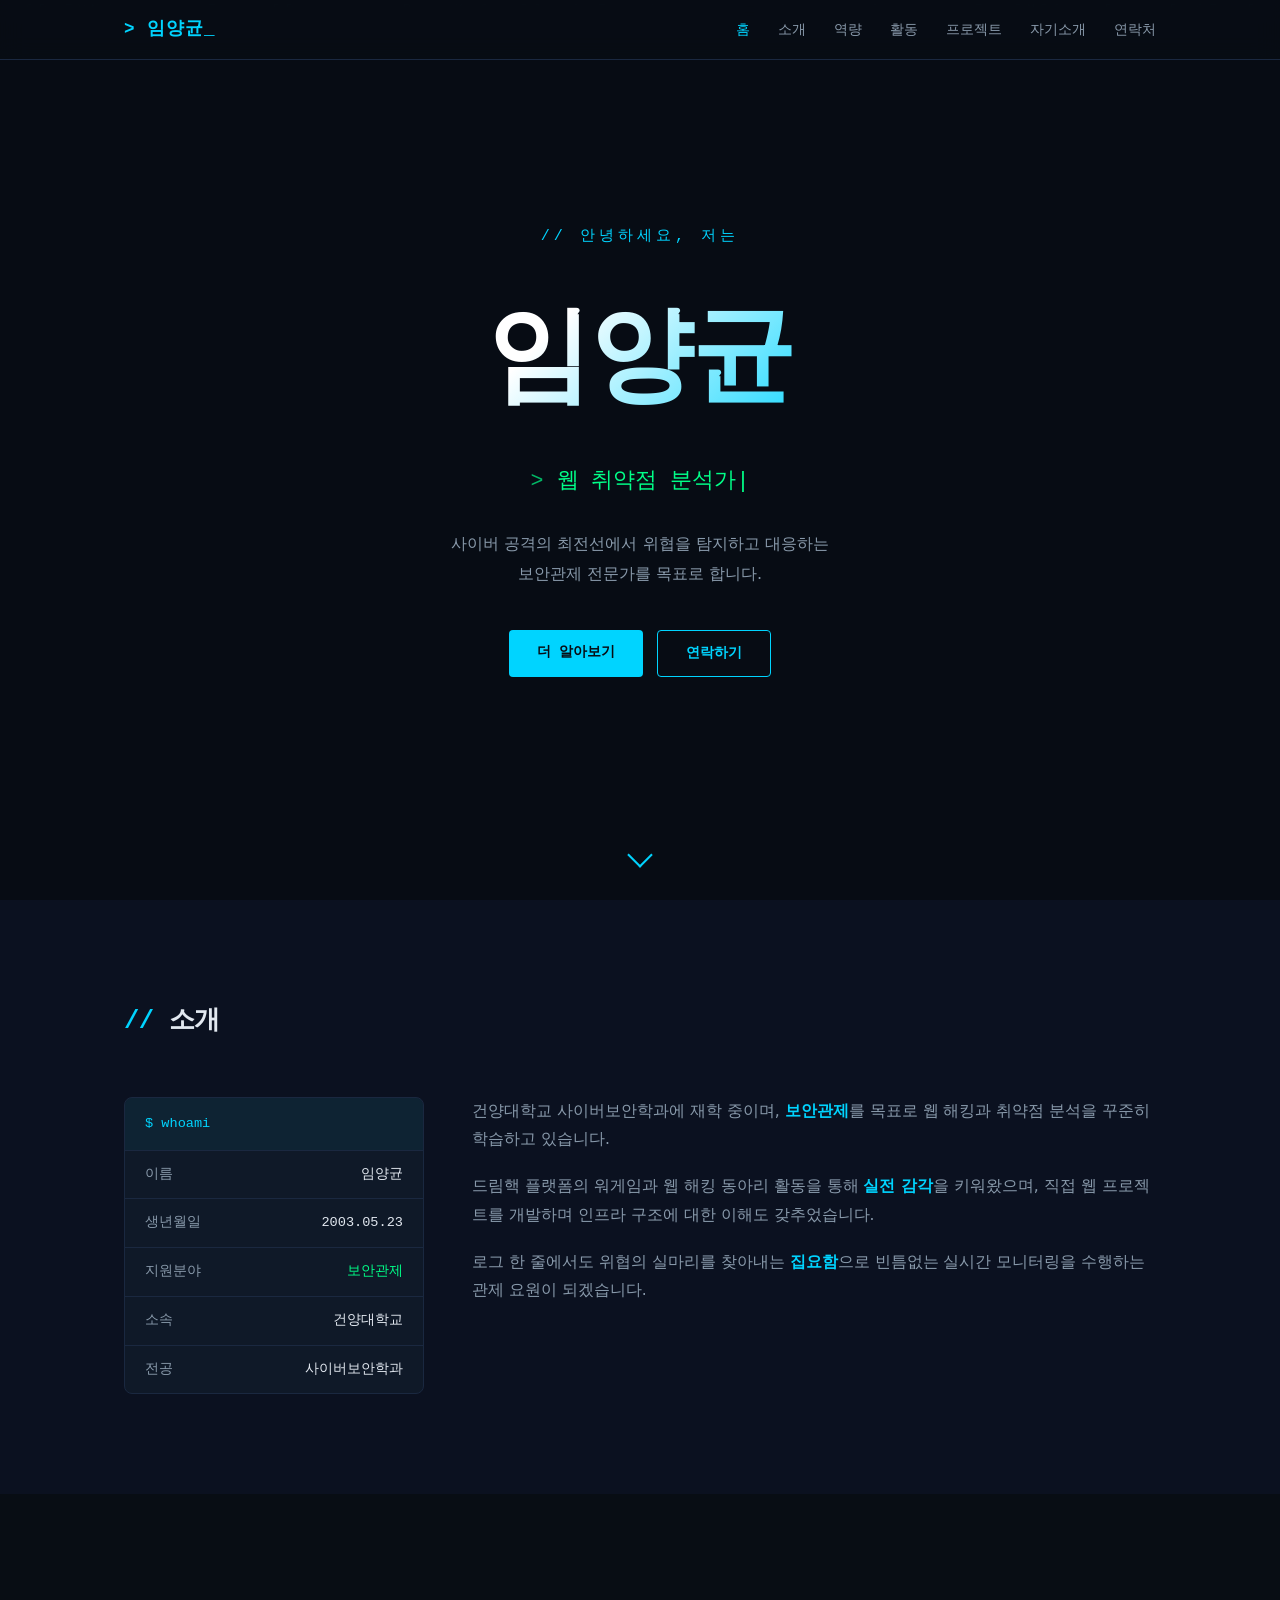
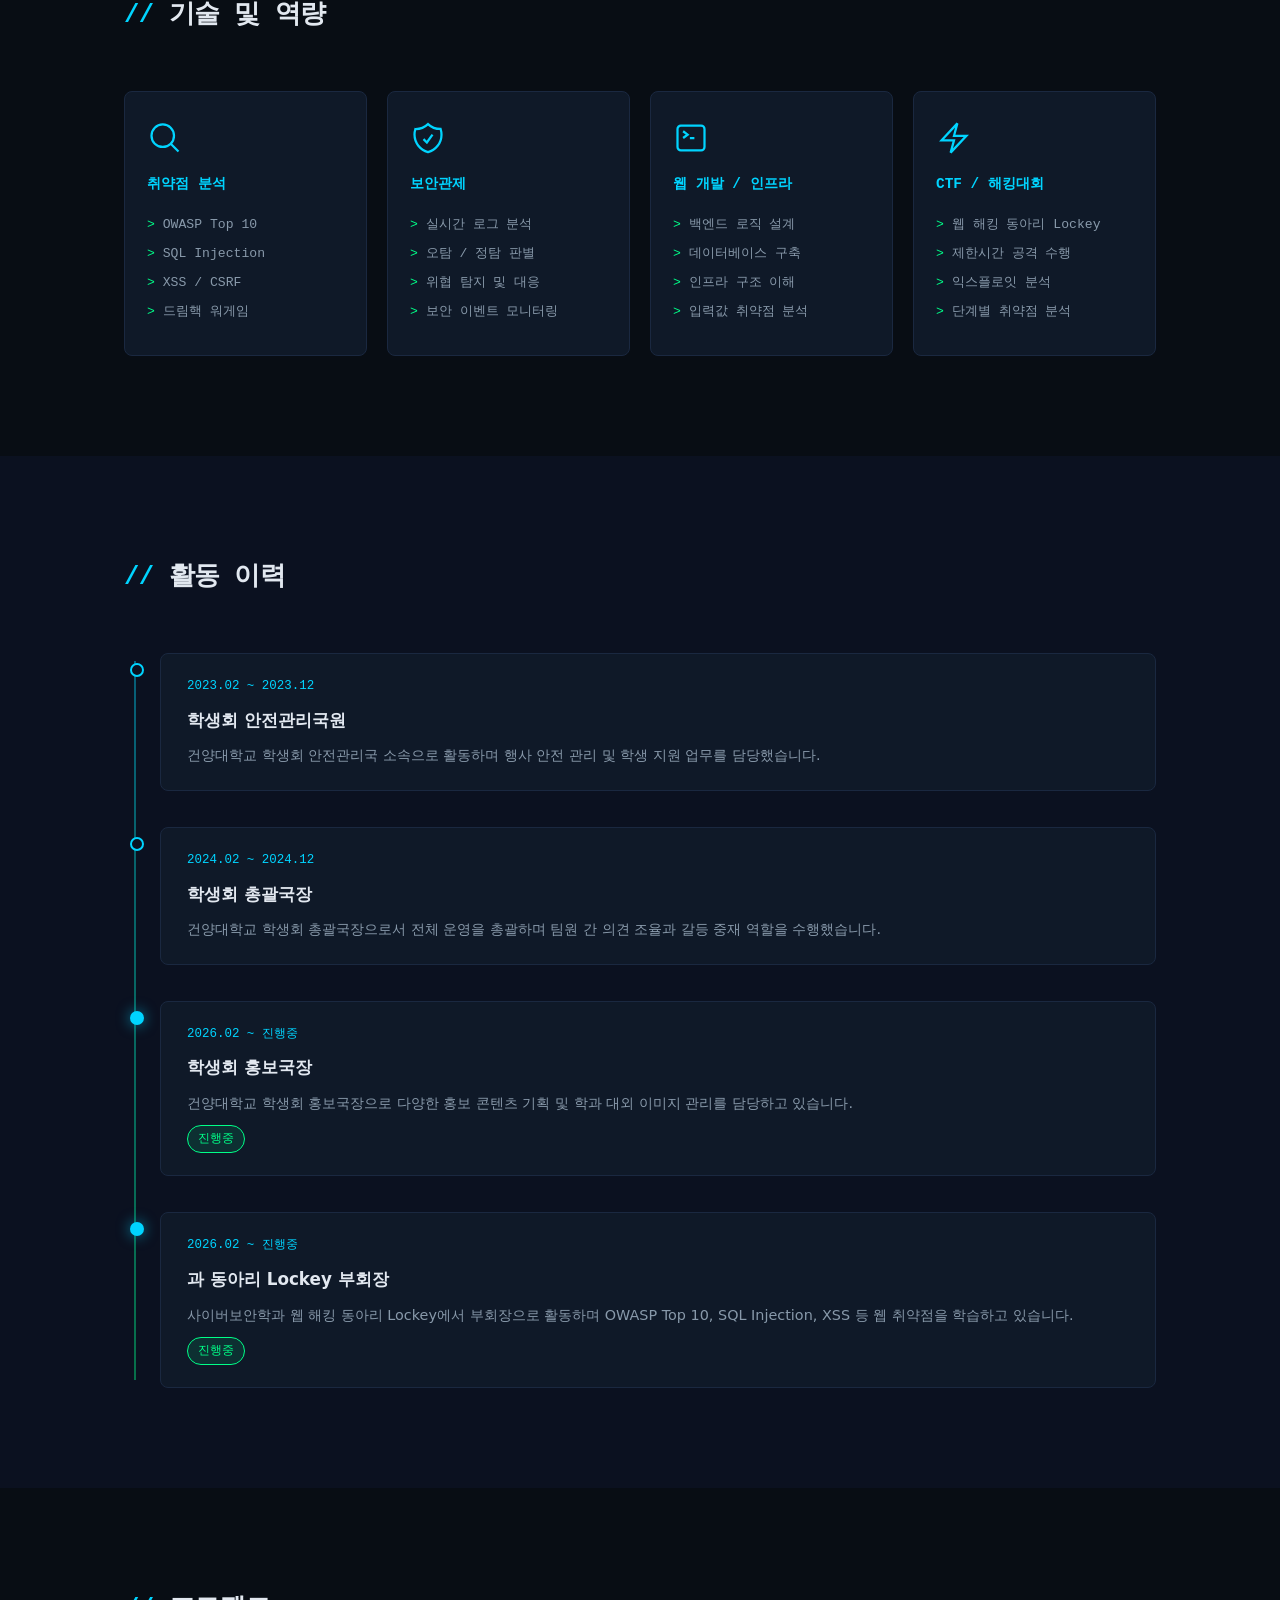
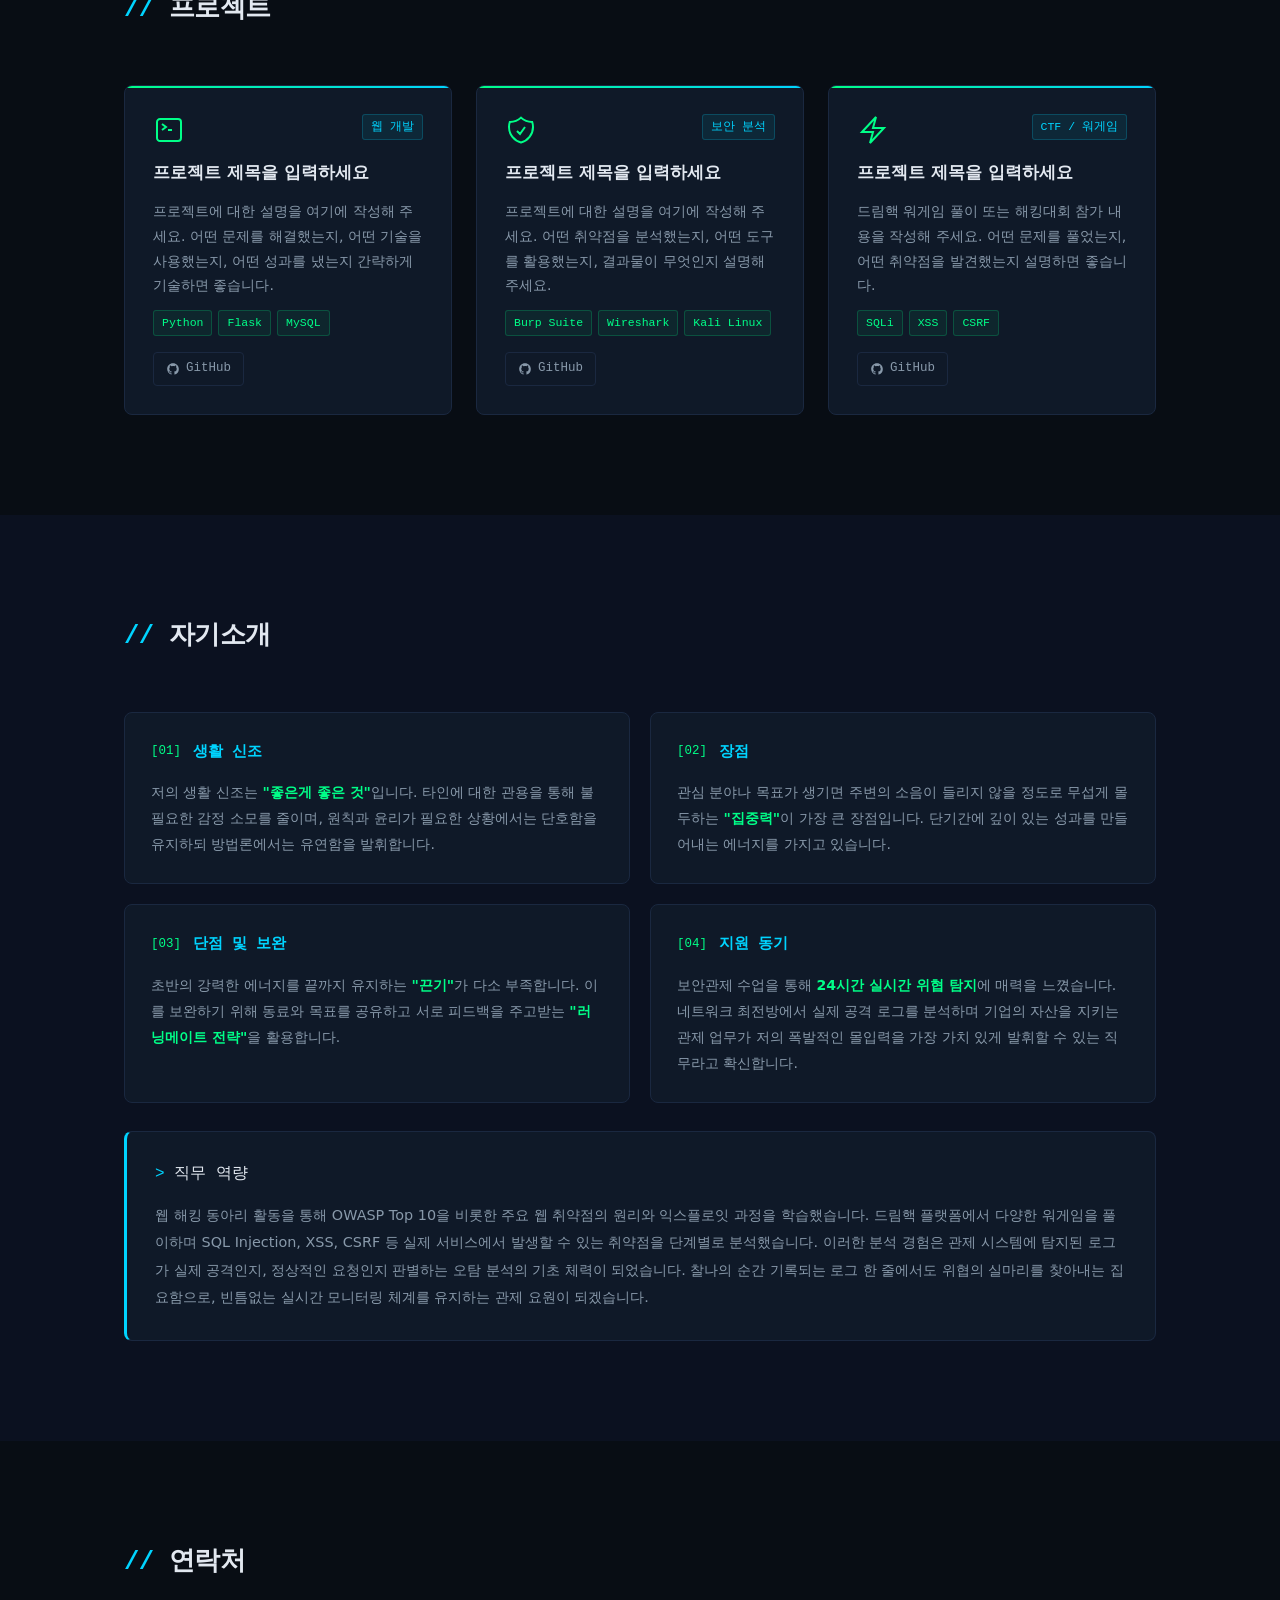
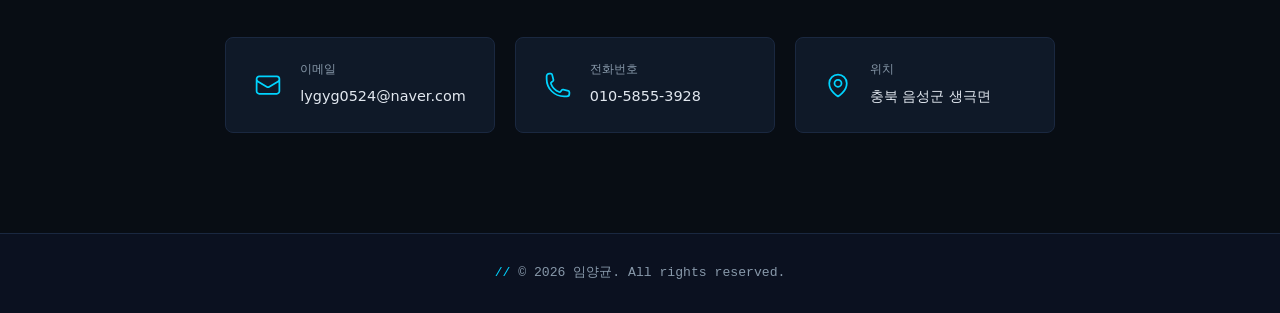
==== docs/index.html @ 28b3b37f "Move portfolio to docs/ for GitHub Pages Co-Authored-By: Claude Sonnet 4.6 <noreply@anthropic.com>" ====
<!DOCTYPE html>
<html lang="ko">
<head>
    <meta charset="UTF-8">
    <meta name="viewport" content="width=device-width, initial-scale=1.0">
    <title>임양균 | 보안관제 포트폴리오</title>
    <link rel="stylesheet" href="css/style.css">
</head>
<body>

    <nav id="navbar">
        <div class="nav-container">
            <div class="nav-logo">&gt; 임양균_</div>
            <ul class="nav-links">
                <li><a href="#hero">홈</a></li>
                <li><a href="#about">소개</a></li>
                <li><a href="#skills">역량</a></li>
                <li><a href="#activities">활동</a></li>
                <li><a href="#projects">프로젝트</a></li>
                <li><a href="#selfintro">자기소개</a></li>
                <li><a href="#contact">연락처</a></li>
            </ul>
            <div class="hamburger" id="hamburger">
                <span></span>
                <span></span>
                <span></span>
            </div>
        </div>
    </nav>

    <section id="hero">
        <canvas id="matrix-canvas"></canvas>
        <div class="hero-content">
            <p class="hero-greeting">// 안녕하세요, 저는</p>
            <h1 class="hero-name">임양균</h1>
            <div class="hero-title">
                <span class="prompt">&gt;&nbsp;</span><span id="typing-text"></span><span class="cursor">|</span>
            </div>
            <p class="hero-desc">사이버 공격의 최전선에서 위협을 탐지하고 대응하는<br>보안관제 전문가를 목표로 합니다.</p>
            <div class="hero-btns">
                <a href="#about" class="btn btn-primary">더 알아보기</a>
                <a href="#contact" class="btn btn-outline">연락하기</a>
            </div>
        </div>
        <div class="scroll-indicator">
            <div class="scroll-arrow"></div>
        </div>
    </section>

    <section id="about">
        <div class="container">
            <h2 class="section-title"><span class="accent">// </span>소개</h2>
            <div class="about-grid">
                <div class="info-card">
                    <div class="card-header">
                        <span class="accent">$</span> whoami
                    </div>
                    <div class="info-item"><span class="info-label">이름</span><span class="info-value">임양균</span></div>
                    <div class="info-item"><span class="info-label">생년월일</span><span class="info-value">2003.05.23</span></div>
                    <div class="info-item"><span class="info-label">지원분야</span><span class="info-value accent-green">보안관제</span></div>
                    <div class="info-item"><span class="info-label">소속</span><span class="info-value">건양대학교</span></div>
                    <div class="info-item"><span class="info-label">전공</span><span class="info-value">사이버보안학과</span></div>
                </div>
                <div class="about-desc">
                    <p>건양대학교 사이버보안학과에 재학 중이며, <span class="highlight">보안관제</span>를 목표로 웹 해킹과 취약점 분석을 꾸준히 학습하고 있습니다.</p>
                    <p>드림핵 플랫폼의 워게임과 웹 해킹 동아리 활동을 통해 <span class="highlight">실전 감각</span>을 키워왔으며, 직접 웹 프로젝트를 개발하며 인프라 구조에 대한 이해도 갖추었습니다.</p>
                    <p>로그 한 줄에서도 위협의 실마리를 찾아내는 <span class="highlight">집요함</span>으로 빈틈없는 실시간 모니터링을 수행하는 관제 요원이 되겠습니다.</p>
                </div>
            </div>
        </div>
    </section>

    <section id="skills">
        <div class="container">
            <h2 class="section-title"><span class="accent">// </span>기술 및 역량</h2>
            <div class="skills-grid">
                <div class="skill-card">
                    <div class="skill-icon">
                        <svg viewBox="0 0 24 24" fill="none" stroke="currentColor" stroke-width="1.5"><path d="M21 21l-5.197-5.197m0 0A7.5 7.5 0 105.196 5.196a7.5 7.5 0 0010.607 10.607z"/></svg>
                    </div>
                    <h3>취약점 분석</h3>
                    <ul>
                        <li>OWASP Top 10</li>
                        <li>SQL Injection</li>
                        <li>XSS / CSRF</li>
                        <li>드림핵 워게임</li>
                    </ul>
                </div>
                <div class="skill-card">
                    <div class="skill-icon">
                        <svg viewBox="0 0 24 24" fill="none" stroke="currentColor" stroke-width="1.5"><path d="M9 12.75L11.25 15 15 9.75m-3-7.036A11.959 11.959 0 013.598 6 11.99 11.99 0 003 9.749c0 5.592 3.824 10.29 9 11.623 5.176-1.332 9-6.03 9-11.622 0-1.31-.21-2.571-.598-3.751h-.152c-3.196 0-6.1-1.248-8.25-3.285z"/></svg>
                    </div>
                    <h3>보안관제</h3>
                    <ul>
                        <li>실시간 로그 분석</li>
                        <li>오탐 / 정탐 판별</li>
                        <li>위협 탐지 및 대응</li>
                        <li>보안 이벤트 모니터링</li>
                    </ul>
                </div>
                <div class="skill-card">
                    <div class="skill-icon">
                        <svg viewBox="0 0 24 24" fill="none" stroke="currentColor" stroke-width="1.5"><path d="M6.75 7.5l3 2.25-3 2.25m4.5 0h3m-9 8.25h13.5A2.25 2.25 0 0021 18V6a2.25 2.25 0 00-2.25-2.25H5.25A2.25 2.25 0 003 6v12a2.25 2.25 0 002.25 2.25z"/></svg>
                    </div>
                    <h3>웹 개발 / 인프라</h3>
                    <ul>
                        <li>백엔드 로직 설계</li>
                        <li>데이터베이스 구축</li>
                        <li>인프라 구조 이해</li>
                        <li>입력값 취약점 분석</li>
                    </ul>
                </div>
                <div class="skill-card">
                    <div class="skill-icon">
                        <svg viewBox="0 0 24 24" fill="none" stroke="currentColor" stroke-width="1.5"><path d="M3.75 13.5l10.5-11.25L12 10.5h8.25L9.75 21.75 12 13.5H3.75z"/></svg>
                    </div>
                    <h3>CTF / 해킹대회</h3>
                    <ul>
                        <li>웹 해킹 동아리 Lockey</li>
                        <li>제한시간 공격 수행</li>
                        <li>익스플로잇 분석</li>
                        <li>단계별 취약점 분석</li>
                    </ul>
                </div>
            </div>
        </div>
    </section>

    <section id="activities">
        <div class="container">
            <h2 class="section-title"><span class="accent">// </span>활동 이력</h2>
            <div class="timeline">
                <div class="timeline-item">
                    <div class="timeline-dot"></div>
                    <div class="timeline-content">
                        <span class="timeline-date">2023.02 ~ 2023.12</span>
                        <h3>학생회 안전관리국원</h3>
                        <p>건양대학교 학생회 안전관리국 소속으로 활동하며 행사 안전 관리 및 학생 지원 업무를 담당했습니다.</p>
                    </div>
                </div>
                <div class="timeline-item">
                    <div class="timeline-dot"></div>
                    <div class="timeline-content">
                        <span class="timeline-date">2024.02 ~ 2024.12</span>
                        <h3>학생회 총괄국장</h3>
                        <p>건양대학교 학생회 총괄국장으로서 전체 운영을 총괄하며 팀원 간 의견 조율과 갈등 중재 역할을 수행했습니다.</p>
                    </div>
                </div>
                <div class="timeline-item active">
                    <div class="timeline-dot"></div>
                    <div class="timeline-content">
                        <span class="timeline-date">2026.02 ~ 진행중</span>
                        <h3>학생회 홍보국장</h3>
                        <p>건양대학교 학생회 홍보국장으로 다양한 홍보 콘텐츠 기획 및 학과 대외 이미지 관리를 담당하고 있습니다.</p>
                        <span class="badge">진행중</span>
                    </div>
                </div>
                <div class="timeline-item active">
                    <div class="timeline-dot"></div>
                    <div class="timeline-content">
                        <span class="timeline-date">2026.02 ~ 진행중</span>
                        <h3>과 동아리 Lockey 부회장</h3>
                        <p>사이버보안학과 웹 해킹 동아리 Lockey에서 부회장으로 활동하며 OWASP Top 10, SQL Injection, XSS 등 웹 취약점을 학습하고 있습니다.</p>
                        <span class="badge">진행중</span>
                    </div>
                </div>
            </div>
        </div>
    </section>

    <section id="projects">
        <div class="container">
            <h2 class="section-title"><span class="accent">// </span>프로젝트</h2>
            <div class="projects-grid">

                <div class="project-card" data-href="./projects/project1.html">
                    <div class="project-card-top">
                        <div class="project-icon">
                            <svg viewBox="0 0 24 24" fill="none" stroke="currentColor" stroke-width="1.5"><path d="M6.75 7.5l3 2.25-3 2.25m4.5 0h3m-9 8.25h13.5A2.25 2.25 0 0021 18V6a2.25 2.25 0 00-2.25-2.25H5.25A2.25 2.25 0 003 6v12a2.25 2.25 0 002.25 2.25z"/></svg>
                        </div>
                        <span class="project-tag">웹 개발</span>
                    </div>
                    <h3>프로젝트 제목을 입력하세요</h3>
                    <p>프로젝트에 대한 설명을 여기에 작성해 주세요. 어떤 문제를 해결했는지, 어떤 기술을 사용했는지, 어떤 성과를 냈는지 간략하게 기술하면 좋습니다.</p>
                    <div class="project-stack">
                        <span class="stack-tag">Python</span>
                        <span class="stack-tag">Flask</span>
                        <span class="stack-tag">MySQL</span>
                    </div>
                    <div class="project-links">
                        <a href="https://github.com/lygyg0524-creator" target="_blank" rel="noopener" class="project-link">
                            <svg viewBox="0 0 24 24" fill="currentColor"><path d="M12 2C6.477 2 2 6.484 2 12.017c0 4.425 2.865 8.18 6.839 9.504.5.092.682-.217.682-.483 0-.237-.008-.868-.013-1.703-2.782.605-3.369-1.343-3.369-1.343-.454-1.158-1.11-1.466-1.11-1.466-.908-.62.069-.608.069-.608 1.003.07 1.531 1.032 1.531 1.032.892 1.53 2.341 1.088 2.91.832.092-.647.35-1.088.636-1.338-2.22-.253-4.555-1.113-4.555-4.951 0-1.093.39-1.988 1.029-2.688-.103-.253-.446-1.272.098-2.65 0 0 .84-.27 2.75 1.026A9.564 9.564 0 0112 6.844c.85.004 1.705.115 2.504.337 1.909-1.296 2.747-1.027 2.747-1.027.546 1.379.202 2.398.1 2.651.64.7 1.028 1.595 1.028 2.688 0 3.848-2.339 4.695-4.566 4.943.359.309.678.92.678 1.855 0 1.338-.012 2.419-.012 2.745 0 .268.18.58.688.482A10.019 10.019 0 0022 12.017C22 6.484 17.522 2 12 2z"/></svg>
                            GitHub
                        </a>
                    </div>
                </div>

                <div class="project-card" data-href="./projects/project2.html">
                    <div class="project-card-top">
                        <div class="project-icon">
                            <svg viewBox="0 0 24 24" fill="none" stroke="currentColor" stroke-width="1.5"><path d="M9 12.75L11.25 15 15 9.75m-3-7.036A11.959 11.959 0 013.598 6 11.99 11.99 0 003 9.749c0 5.592 3.824 10.29 9 11.623 5.176-1.332 9-6.03 9-11.622 0-1.31-.21-2.571-.598-3.751h-.152c-3.196 0-6.1-1.248-8.25-3.285z"/></svg>
                        </div>
                        <span class="project-tag">보안 분석</span>
                    </div>
                    <h3>프로젝트 제목을 입력하세요</h3>
                    <p>프로젝트에 대한 설명을 여기에 작성해 주세요. 어떤 취약점을 분석했는지, 어떤 도구를 활용했는지, 결과물이 무엇인지 설명해 주세요.</p>
                    <div class="project-stack">
                        <span class="stack-tag">Burp Suite</span>
                        <span class="stack-tag">Wireshark</span>
                        <span class="stack-tag">Kali Linux</span>
                    </div>
                    <div class="project-links">
                        <a href="https://github.com/lygyg0524-creator" target="_blank" rel="noopener" class="project-link">
                            <svg viewBox="0 0 24 24" fill="currentColor"><path d="M12 2C6.477 2 2 6.484 2 12.017c0 4.425 2.865 8.18 6.839 9.504.5.092.682-.217.682-.483 0-.237-.008-.868-.013-1.703-2.782.605-3.369-1.343-3.369-1.343-.454-1.158-1.11-1.466-1.11-1.466-.908-.62.069-.608.069-.608 1.003.07 1.531 1.032 1.531 1.032.892 1.53 2.341 1.088 2.91.832.092-.647.35-1.088.636-1.338-2.22-.253-4.555-1.113-4.555-4.951 0-1.093.39-1.988 1.029-2.688-.103-.253-.446-1.272.098-2.65 0 0 .84-.27 2.75 1.026A9.564 9.564 0 0112 6.844c.85.004 1.705.115 2.504.337 1.909-1.296 2.747-1.027 2.747-1.027.546 1.379.202 2.398.1 2.651.64.7 1.028 1.595 1.028 2.688 0 3.848-2.339 4.695-4.566 4.943.359.309.678.92.678 1.855 0 1.338-.012 2.419-.012 2.745 0 .268.18.58.688.482A10.019 10.019 0 0022 12.017C22 6.484 17.522 2 12 2z"/></svg>
                            GitHub
                        </a>
                    </div>
                </div>

                <div class="project-card" data-href="./projects/project3.html">
                    <div class="project-card-top">
                        <div class="project-icon">
                            <svg viewBox="0 0 24 24" fill="none" stroke="currentColor" stroke-width="1.5"><path d="M3.75 13.5l10.5-11.25L12 10.5h8.25L9.75 21.75 12 13.5H3.75z"/></svg>
                        </div>
                        <span class="project-tag">CTF / 워게임</span>
                    </div>
                    <h3>프로젝트 제목을 입력하세요</h3>
                    <p>드림핵 워게임 풀이 또는 해킹대회 참가 내용을 작성해 주세요. 어떤 문제를 풀었는지, 어떤 취약점을 발견했는지 설명하면 좋습니다.</p>
                    <div class="project-stack">
                        <span class="stack-tag">SQLi</span>
                        <span class="stack-tag">XSS</span>
                        <span class="stack-tag">CSRF</span>
                    </div>
                    <div class="project-links">
                        <a href="https://github.com/lygyg0524-creator" target="_blank" rel="noopener" class="project-link">
                            <svg viewBox="0 0 24 24" fill="currentColor"><path d="M12 2C6.477 2 2 6.484 2 12.017c0 4.425 2.865 8.18 6.839 9.504.5.092.682-.217.682-.483 0-.237-.008-.868-.013-1.703-2.782.605-3.369-1.343-3.369-1.343-.454-1.158-1.11-1.466-1.11-1.466-.908-.62.069-.608.069-.608 1.003.07 1.531 1.032 1.531 1.032.892 1.53 2.341 1.088 2.91.832.092-.647.35-1.088.636-1.338-2.22-.253-4.555-1.113-4.555-4.951 0-1.093.39-1.988 1.029-2.688-.103-.253-.446-1.272.098-2.65 0 0 .84-.27 2.75 1.026A9.564 9.564 0 0112 6.844c.85.004 1.705.115 2.504.337 1.909-1.296 2.747-1.027 2.747-1.027.546 1.379.202 2.398.1 2.651.64.7 1.028 1.595 1.028 2.688 0 3.848-2.339 4.695-4.566 4.943.359.309.678.92.678 1.855 0 1.338-.012 2.419-.012 2.745 0 .268.18.58.688.482A10.019 10.019 0 0022 12.017C22 6.484 17.522 2 12 2z"/></svg>
                            GitHub
                        </a>
                    </div>
                </div>

            </div>
        </div>
    </section>

    <section id="selfintro">
        <div class="container">
            <h2 class="section-title"><span class="accent">// </span>자기소개</h2>
            <div class="intro-grid">
                <div class="intro-card">
                    <div class="intro-card-header">
                        <span class="intro-tag">[01]</span>
                        <h3>생활 신조</h3>
                    </div>
                    <p>저의 생활 신조는 <strong>"좋은게 좋은 것"</strong>입니다. 타인에 대한 관용을 통해 불필요한 감정 소모를 줄이며, 원칙과 윤리가 필요한 상황에서는 단호함을 유지하되 방법론에서는 유연함을 발휘합니다.</p>
                </div>
                <div class="intro-card">
                    <div class="intro-card-header">
                        <span class="intro-tag">[02]</span>
                        <h3>장점</h3>
                    </div>
                    <p>관심 분야나 목표가 생기면 주변의 소음이 들리지 않을 정도로 무섭게 몰두하는 <strong>"집중력"</strong>이 가장 큰 장점입니다. 단기간에 깊이 있는 성과를 만들어내는 에너지를 가지고 있습니다.</p>
                </div>
                <div class="intro-card">
                    <div class="intro-card-header">
                        <span class="intro-tag">[03]</span>
                        <h3>단점 및 보완</h3>
                    </div>
                    <p>초반의 강력한 에너지를 끝까지 유지하는 <strong>"끈기"</strong>가 다소 부족합니다. 이를 보완하기 위해 동료와 목표를 공유하고 서로 피드백을 주고받는 <strong>"러닝메이트 전략"</strong>을 활용합니다.</p>
                </div>
                <div class="intro-card">
                    <div class="intro-card-header">
                        <span class="intro-tag">[04]</span>
                        <h3>지원 동기</h3>
                    </div>
                    <p>보안관제 수업을 통해 <strong>24시간 실시간 위협 탐지</strong>에 매력을 느꼈습니다. 네트워크 최전방에서 실제 공격 로그를 분석하며 기업의 자산을 지키는 관제 업무가 저의 폭발적인 몰입력을 가장 가치 있게 발휘할 수 있는 직무라고 확신합니다.</p>
                </div>
            </div>

            <div class="competency-box">
                <div class="competency-header">
                    <span class="accent">&gt;</span> 직무 역량
                </div>
                <p>웹 해킹 동아리 활동을 통해 OWASP Top 10을 비롯한 주요 웹 취약점의 원리와 익스플로잇 과정을 학습했습니다. 드림핵 플랫폼에서 다양한 워게임을 풀이하며 SQL Injection, XSS, CSRF 등 실제 서비스에서 발생할 수 있는 취약점을 단계별로 분석했습니다. 이러한 분석 경험은 관제 시스템에 탐지된 로그가 실제 공격인지, 정상적인 요청인지 판별하는 오탐 분석의 기초 체력이 되었습니다. 찰나의 순간 기록되는 로그 한 줄에서도 위협의 실마리를 찾아내는 집요함으로, 빈틈없는 실시간 모니터링 체계를 유지하는 관제 요원이 되겠습니다.</p>
            </div>
        </div>
    </section>

    <section id="contact">
        <div class="container">
            <h2 class="section-title"><span class="accent">// </span>연락처</h2>
            <div class="contact-grid">
                <a href="mailto:lygyg0524@naver.com" class="contact-card">
                    <div class="contact-icon">
                        <svg viewBox="0 0 24 24" fill="none" stroke="currentColor" stroke-width="1.5"><path d="M21.75 6.75v10.5a2.25 2.25 0 01-2.25 2.25h-15a2.25 2.25 0 01-2.25-2.25V6.75m19.5 0A2.25 2.25 0 0019.5 4.5h-15a2.25 2.25 0 00-2.25 2.25m19.5 0v.243a2.25 2.25 0 01-1.07 1.916l-7.5 4.615a2.25 2.25 0 01-2.36 0L3.32 8.91a2.25 2.25 0 01-1.07-1.916V6.75"/></svg>
                    </div>
                    <div>
                        <p class="contact-label">이메일</p>
                        <p class="contact-value">lygyg0524@naver.com</p>
                    </div>
                </a>
                <div class="contact-card">
                    <div class="contact-icon">
                        <svg viewBox="0 0 24 24" fill="none" stroke="currentColor" stroke-width="1.5"><path d="M2.25 6.75c0 8.284 6.716 15 15 15h2.25a2.25 2.25 0 002.25-2.25v-1.372c0-.516-.351-.966-.852-1.091l-4.423-1.106c-.44-.11-.902.055-1.173.417l-.97 1.293c-.282.376-.769.542-1.21.38a12.035 12.035 0 01-7.143-7.143c-.162-.441.004-.928.38-1.21l1.293-.97c.363-.271.527-.734.417-1.173L6.963 3.102a1.125 1.125 0 00-1.091-.852H4.5A2.25 2.25 0 002.25 4.5v2.25z"/></svg>
                    </div>
                    <div>
                        <p class="contact-label">전화번호</p>
                        <p class="contact-value">010-5855-3928</p>
                    </div>
                </div>
                <div class="contact-card">
                    <div class="contact-icon">
                        <svg viewBox="0 0 24 24" fill="none" stroke="currentColor" stroke-width="1.5"><path d="M15 10.5a3 3 0 11-6 0 3 3 0 016 0z"/><path d="M19.5 10.5c0 7.142-7.5 11.25-7.5 11.25S4.5 17.642 4.5 10.5a7.5 7.5 0 1115 0z"/></svg>
                    </div>
                    <div>
                        <p class="contact-label">위치</p>
                        <p class="contact-value">충북 음성군 생극면</p>
                    </div>
                </div>
            </div>
        </div>
    </section>

    <footer>
        <p><span class="accent">// </span>© 2026 임양균. All rights reserved.</p>
    </footer>

    <script src="js/main.js"></script>
</body>
</html>
---- docs/css/style.css ----
/* ===========================
   Reset & Variables
   =========================== */
*, *::before, *::after {
    margin: 0;
    padding: 0;
    box-sizing: border-box;
}

:root {
    --bg-primary:   #080d14;
    --bg-secondary: #0b1120;
    --bg-card:      #0f1928;
    --bg-card-hover:#131f30;
    --accent:       #00d4ff;
    --accent-green: #00ff88;
    --accent-red:   #ff4466;
    --text-primary: #e2e8f0;
    --text-secondary: #8899aa;
    --border:       #1a2840;
    --border-hover: #00d4ff44;
    --font-mono:    'Courier New', Courier, monospace;
    --font-main:    'Segoe UI', system-ui, sans-serif;
    --transition:   0.3s ease;
}

html { scroll-behavior: smooth; }

body {
    background: var(--bg-primary);
    color: var(--text-primary);
    font-family: var(--font-main);
    line-height: 1.75;
    overflow-x: hidden;
}

::-webkit-scrollbar { width: 5px; }
::-webkit-scrollbar-track { background: var(--bg-secondary); }
::-webkit-scrollbar-thumb { background: var(--accent); border-radius: 3px; }

/* ===========================
   Utility
   =========================== */
.container {
    max-width: 1080px;
    margin: 0 auto;
    padding: 0 24px;
}

.accent       { color: var(--accent); }
.accent-green { color: var(--accent-green); }
.highlight    { color: var(--accent); font-weight: 600; }

.section-title {
    font-family: var(--font-mono);
    font-size: 1.6rem;
    margin-bottom: 52px;
    letter-spacing: -0.5px;
}

section { padding: 100px 0; }

/* ===========================
   Navbar
   =========================== */
#navbar {
    position: fixed;
    top: 0;
    width: 100%;
    z-index: 1000;
    background: rgba(8, 13, 20, 0.9);
    backdrop-filter: blur(12px);
    border-bottom: 1px solid var(--border);
    transition: box-shadow var(--transition);
}

.nav-container {
    max-width: 1080px;
    margin: 0 auto;
    padding: 14px 24px;
    display: flex;
    align-items: center;
    justify-content: space-between;
}

.nav-logo {
    font-family: var(--font-mono);
    font-size: 1.1rem;
    color: var(--accent);
    font-weight: bold;
    letter-spacing: 1px;
}

.nav-links {
    display: flex;
    list-style: none;
    gap: 28px;
}

.nav-links a {
    color: var(--text-secondary);
    text-decoration: none;
    font-family: var(--font-mono);
    font-size: 0.85rem;
    transition: color var(--transition);
    position: relative;
}

.nav-links a::after {
    content: '';
    position: absolute;
    bottom: -2px;
    left: 0;
    width: 0;
    height: 1px;
    background: var(--accent);
    transition: width var(--transition);
}

.nav-links a:hover { color: var(--accent); }
.nav-links a:hover::after { width: 100%; }
.nav-links a.active { color: var(--accent); }

.hamburger {
    display: none;
    flex-direction: column;
    gap: 5px;
    cursor: pointer;
}

.hamburger span {
    width: 22px;
    height: 2px;
    background: var(--accent);
    border-radius: 2px;
    transition: all var(--transition);
}

/* ===========================
   Hero
   =========================== */
#hero {
    position: relative;
    height: 100vh;
    min-height: 600px;
    display: flex;
    align-items: center;
    justify-content: center;
    text-align: center;
    overflow: hidden;
}

#matrix-canvas {
    position: absolute;
    inset: 0;
    width: 100%;
    height: 100%;
    opacity: 0.12;
}

.hero-content {
    position: relative;
    z-index: 1;
    padding: 0 24px;
}

.hero-greeting {
    font-family: var(--font-mono);
    color: var(--accent);
    font-size: 0.95rem;
    letter-spacing: 4px;
    margin-bottom: 14px;
}

.hero-name {
    font-size: clamp(3.2rem, 9vw, 6.5rem);
    font-weight: 800;
    letter-spacing: -2px;
    background: linear-gradient(135deg, #ffffff 30%, var(--accent));
    -webkit-background-clip: text;
    -webkit-text-fill-color: transparent;
    background-clip: text;
    margin-bottom: 18px;
}

.hero-title {
    font-family: var(--font-mono);
    font-size: clamp(1rem, 2.5vw, 1.35rem);
    color: var(--accent-green);
    margin-bottom: 28px;
    min-height: 1.8rem;
}

.prompt { opacity: 0.7; }

.cursor {
    display: inline-block;
    animation: blink 0.85s step-end infinite;
    color: var(--accent-green);
}

@keyframes blink {
    0%, 100% { opacity: 1; }
    50%       { opacity: 0; }
}

.hero-desc {
    color: var(--text-secondary);
    font-size: 1rem;
    line-height: 1.9;
    margin: 0 auto 40px;
    max-width: 520px;
}

.hero-btns {
    display: flex;
    gap: 14px;
    justify-content: center;
    flex-wrap: wrap;
}

.btn {
    padding: 11px 28px;
    border-radius: 4px;
    font-family: var(--font-mono);
    font-size: 0.85rem;
    text-decoration: none;
    font-weight: 600;
    transition: all var(--transition);
    cursor: pointer;
    border: none;
}

.btn-primary {
    background: var(--accent);
    color: var(--bg-primary);
}

.btn-primary:hover {
    background: #00b8d9;
    transform: translateY(-3px);
    box-shadow: 0 10px 28px rgba(0,212,255,0.3);
}

.btn-outline {
    border: 1px solid var(--accent);
    color: var(--accent);
    background: transparent;
}

.btn-outline:hover {
    background: rgba(0,212,255,0.08);
    transform: translateY(-3px);
}

.scroll-indicator {
    position: absolute;
    bottom: 36px;
    left: 50%;
    transform: translateX(-50%);
    z-index: 1;
}

.scroll-arrow {
    width: 18px;
    height: 18px;
    border-right: 2px solid var(--accent);
    border-bottom: 2px solid var(--accent);
    transform: rotate(45deg);
    animation: bounce 1.6s ease-in-out infinite;
}

@keyframes bounce {
    0%, 100% { transform: rotate(45deg) translate(0, 0); opacity: 1; }
    50%       { transform: rotate(45deg) translate(4px, 4px); opacity: 0.5; }
}

/* ===========================
   About
   =========================== */
#about { background: var(--bg-secondary); }

.about-grid {
    display: grid;
    grid-template-columns: 300px 1fr;
    gap: 48px;
    align-items: start;
}

.info-card {
    background: var(--bg-card);
    border: 1px solid var(--border);
    border-radius: 8px;
    overflow: hidden;
}

.card-header {
    font-family: var(--font-mono);
    font-size: 0.85rem;
    color: var(--accent);
    padding: 14px 20px;
    background: rgba(0,212,255,0.05);
    border-bottom: 1px solid var(--border);
}

.info-item {
    display: flex;
    justify-content: space-between;
    align-items: center;
    padding: 12px 20px;
    border-bottom: 1px solid var(--border);
    font-family: var(--font-mono);
    font-size: 0.85rem;
    gap: 12px;
}

.info-item:last-child { border-bottom: none; }
.info-label { color: var(--text-secondary); flex-shrink: 0; }
.info-value  { color: var(--text-primary); text-align: right; }
.info-value.accent-green { color: var(--accent-green); }

.about-desc p {
    color: var(--text-secondary);
    margin-bottom: 18px;
    font-size: 0.97rem;
    line-height: 1.85;
}

/* ===========================
   Skills
   =========================== */
.skills-grid {
    display: grid;
    grid-template-columns: repeat(4, 1fr);
    gap: 20px;
}

.skill-card {
    background: var(--bg-card);
    border: 1px solid var(--border);
    border-radius: 8px;
    padding: 28px 22px;
    transition: all var(--transition);
    position: relative;
    overflow: hidden;
}

.skill-card::before {
    content: '';
    position: absolute;
    top: 0; left: 0; right: 0;
    height: 2px;
    background: linear-gradient(90deg, var(--accent), var(--accent-green));
    transform: scaleX(0);
    transform-origin: left;
    transition: transform var(--transition);
}

.skill-card:hover::before  { transform: scaleX(1); }
.skill-card:hover {
    border-color: var(--border-hover);
    background: var(--bg-card-hover);
    transform: translateY(-5px);
    box-shadow: 0 12px 32px rgba(0,212,255,0.08);
}

.skill-icon {
    width: 36px;
    height: 36px;
    color: var(--accent);
    margin-bottom: 16px;
}

.skill-icon svg { width: 100%; height: 100%; }

.skill-card h3 {
    font-family: var(--font-mono);
    color: var(--accent);
    font-size: 0.9rem;
    margin-bottom: 14px;
}

.skill-card ul { list-style: none; }

.skill-card ul li {
    font-family: var(--font-mono);
    font-size: 0.82rem;
    color: var(--text-secondary);
    padding: 3px 0;
}

.skill-card ul li::before {
    content: '> ';
    color: var(--accent-green);
}

/* ===========================
   Activities
   =========================== */
#activities { background: var(--bg-secondary); }

.timeline {
    position: relative;
    padding-left: 36px;
}

.timeline::before {
    content: '';
    position: absolute;
    left: 10px;
    top: 8px;
    bottom: 8px;
    width: 2px;
    background: linear-gradient(to bottom, var(--accent), var(--accent-green));
    opacity: 0.4;
}

.timeline-item {
    position: relative;
    margin-bottom: 36px;
}

.timeline-item:last-child { margin-bottom: 0; }

.timeline-dot {
    position: absolute;
    left: -30px;
    top: 10px;
    width: 14px;
    height: 14px;
    border-radius: 50%;
    background: var(--bg-secondary);
    border: 2px solid var(--accent);
    transition: all var(--transition);
}

.timeline-item.active .timeline-dot {
    background: var(--accent);
    box-shadow: 0 0 14px rgba(0,212,255,0.6);
}

.timeline-content {
    background: var(--bg-card);
    border: 1px solid var(--border);
    border-radius: 8px;
    padding: 22px 26px;
    transition: border-color var(--transition);
}

.timeline-content:hover { border-color: var(--border-hover); }

.timeline-date {
    font-family: var(--font-mono);
    font-size: 0.78rem;
    color: var(--accent);
    display: block;
    margin-bottom: 8px;
}

.timeline-content h3 {
    font-size: 1.05rem;
    color: var(--text-primary);
    margin-bottom: 8px;
}

.timeline-content p {
    font-size: 0.9rem;
    color: var(--text-secondary);
    line-height: 1.7;
}

.badge {
    display: inline-block;
    margin-top: 10px;
    padding: 3px 10px;
    background: rgba(0,255,136,0.1);
    border: 1px solid var(--accent-green);
    border-radius: 20px;
    font-family: var(--font-mono);
    font-size: 0.72rem;
    color: var(--accent-green);
}

/* ===========================
   Projects
   =========================== */
#projects { background: var(--bg-primary); }

.projects-grid {
    display: grid;
    grid-template-columns: repeat(auto-fit, minmax(300px, 1fr));
    gap: 24px;
}

.project-card {
    background: var(--bg-card);
    border: 1px solid var(--border);
    border-radius: 8px;
    padding: 28px;
    display: flex;
    flex-direction: column;
    gap: 12px;
    transition: all var(--transition);
    position: relative;
    overflow: hidden;
}

.project-card::before {
    content: '';
    position: absolute;
    top: 0; left: 0; right: 0;
    height: 2px;
    background: linear-gradient(90deg, var(--accent-green), var(--accent));
}

.project-card:hover {
    border-color: var(--border-hover);
    transform: translateY(-5px);
    box-shadow: 0 12px 32px rgba(0,212,255,0.08);
}

.project-card-top {
    display: flex;
    align-items: flex-start;
    justify-content: space-between;
    gap: 12px;
}

.project-icon {
    width: 32px;
    height: 32px;
    color: var(--accent-green);
    flex-shrink: 0;
}

.project-icon svg { width: 100%; height: 100%; }

.project-tag {
    font-family: var(--font-mono);
    font-size: 0.72rem;
    color: var(--accent);
    background: rgba(0,212,255,0.08);
    border: 1px solid rgba(0,212,255,0.2);
    padding: 2px 8px;
    border-radius: 3px;
    white-space: nowrap;
}

.project-card h3 {
    font-size: 1.05rem;
    color: var(--text-primary);
}

.project-card p {
    font-size: 0.88rem;
    color: var(--text-secondary);
    line-height: 1.75;
    flex-grow: 1;
}

.project-stack {
    display: flex;
    flex-wrap: wrap;
    gap: 6px;
}

.stack-tag {
    font-family: var(--font-mono);
    font-size: 0.72rem;
    color: var(--accent-green);
    background: rgba(0,255,136,0.06);
    border: 1px solid rgba(0,255,136,0.2);
    padding: 2px 8px;
    border-radius: 3px;
}

.project-links {
    display: flex;
    gap: 10px;
    margin-top: 4px;
}

.project-link {
    display: flex;
    align-items: center;
    gap: 6px;
    font-family: var(--font-mono);
    font-size: 0.78rem;
    color: var(--text-secondary);
    text-decoration: none;
    padding: 5px 12px;
    border: 1px solid var(--border);
    border-radius: 4px;
    transition: all var(--transition);
}

.project-link svg {
    width: 14px;
    height: 14px;
}

.project-link:hover {
    color: var(--accent);
    border-color: var(--accent);
    background: rgba(0,212,255,0.06);
}

/* ===========================
   Self Intro
   =========================== */
#selfintro { background: var(--bg-secondary); }

.intro-grid {
    display: grid;
    grid-template-columns: repeat(2, 1fr);
    gap: 20px;
    margin-bottom: 28px;
}

.intro-card {
    background: var(--bg-card);
    border: 1px solid var(--border);
    border-radius: 8px;
    padding: 26px;
    transition: all var(--transition);
}

.intro-card:hover {
    border-color: var(--border-hover);
    transform: translateY(-3px);
}

.intro-card-header {
    display: flex;
    align-items: center;
    gap: 12px;
    margin-bottom: 14px;
}

.intro-tag {
    font-family: var(--font-mono);
    font-size: 0.78rem;
    color: var(--accent-green);
}

.intro-card h3 {
    font-size: 0.95rem;
    color: var(--accent);
    font-family: var(--font-mono);
}

.intro-card p {
    font-size: 0.88rem;
    color: var(--text-secondary);
    line-height: 1.85;
}

.intro-card strong { color: var(--accent-green); }

.competency-box {
    background: var(--bg-card);
    border: 1px solid var(--border);
    border-left: 3px solid var(--accent);
    border-radius: 8px;
    padding: 28px;
}

.competency-header {
    font-family: var(--font-mono);
    color: var(--text-primary);
    font-size: 1rem;
    margin-bottom: 14px;
}

.competency-box p {
    font-size: 0.9rem;
    color: var(--text-secondary);
    line-height: 1.9;
}

/* ===========================
   Contact
   =========================== */
#contact { background: var(--bg-primary); }

.contact-grid {
    display: flex;
    flex-wrap: wrap;
    gap: 20px;
    justify-content: center;
}

.contact-card {
    display: flex;
    align-items: center;
    gap: 18px;
    background: var(--bg-card);
    border: 1px solid var(--border);
    border-radius: 8px;
    padding: 22px 28px;
    min-width: 260px;
    text-decoration: none;
    transition: all var(--transition);
    color: inherit;
}

.contact-card:hover {
    border-color: var(--accent);
    transform: translateY(-4px);
    box-shadow: 0 10px 28px rgba(0,212,255,0.1);
}

.contact-icon {
    width: 28px;
    height: 28px;
    color: var(--accent);
    flex-shrink: 0;
}

.contact-icon svg { width: 100%; height: 100%; }

.contact-label {
    font-family: var(--font-mono);
    font-size: 0.75rem;
    color: var(--text-secondary);
    margin-bottom: 3px;
}

.contact-value {
    font-size: 0.9rem;
    color: var(--text-primary);
}

/* ===========================
   Footer
   =========================== */
footer {
    text-align: center;
    padding: 28px;
    background: var(--bg-secondary);
    border-top: 1px solid var(--border);
    color: var(--text-secondary);
    font-family: var(--font-mono);
    font-size: 0.82rem;
}

/* ===========================
   Fade-in animation
   =========================== */
.fade-in {
    opacity: 0;
    transform: translateY(24px);
    transition: opacity 0.6s ease, transform 0.6s ease;
}

.fade-in.visible {
    opacity: 1;
    transform: translateY(0);
}

/* ===========================
   Responsive
   =========================== */
@media (max-width: 900px) {
    .skills-grid { grid-template-columns: repeat(2, 1fr); }
    .about-grid  { grid-template-columns: 1fr; }
    .intro-grid  { grid-template-columns: 1fr; }
}

@media (max-width: 768px) {
    .nav-links {
        display: none;
        flex-direction: column;
        position: absolute;
        top: 100%;
        left: 0; right: 0;
        background: rgba(8, 13, 20, 0.98);
        border-bottom: 1px solid var(--border);
        padding: 20px 24px;
        gap: 16px;
    }

    .nav-links.open { display: flex; }
    .hamburger { display: flex; }

    .hero-name { letter-spacing: -1px; }
    .section-title { font-size: 1.3rem; }
}

@media (max-width: 560px) {
    .skills-grid  { grid-template-columns: 1fr; }
    .contact-grid { flex-direction: column; align-items: center; }
    .contact-card { width: 100%; max-width: 360px; }
}
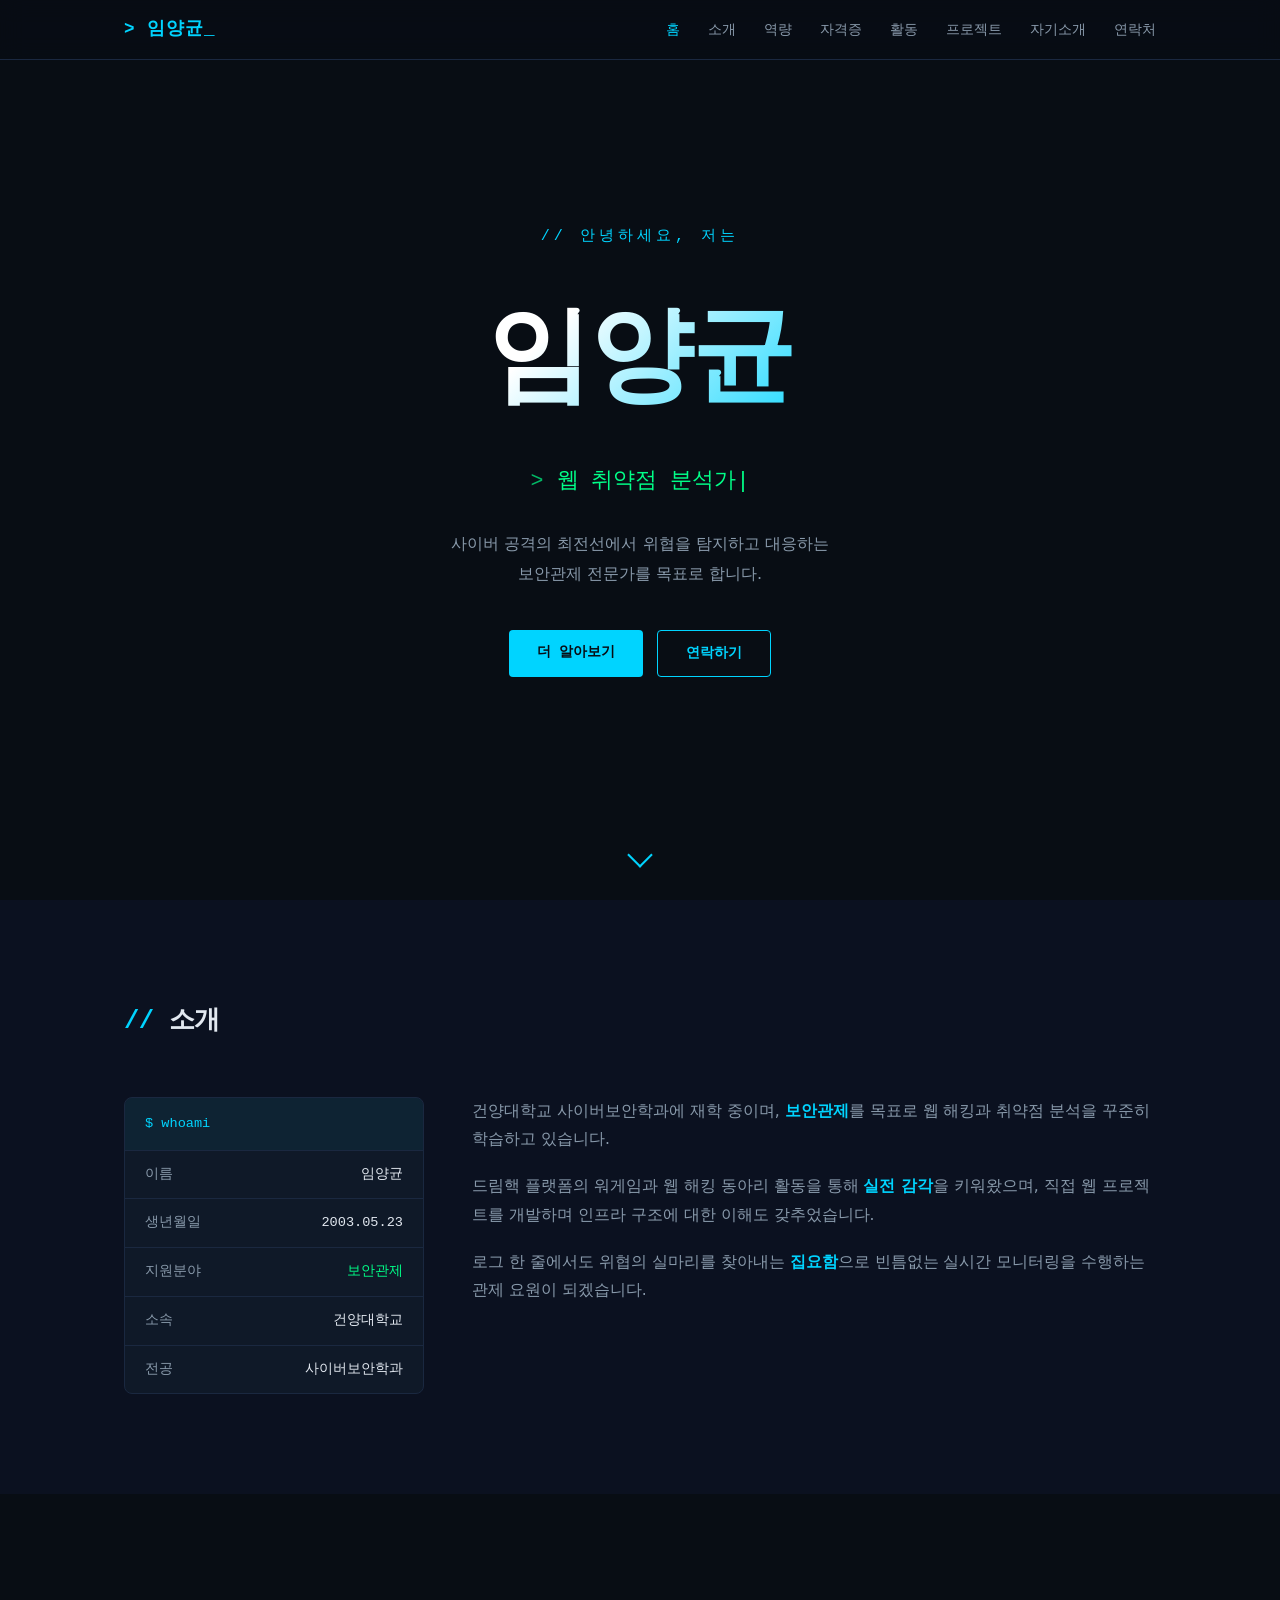
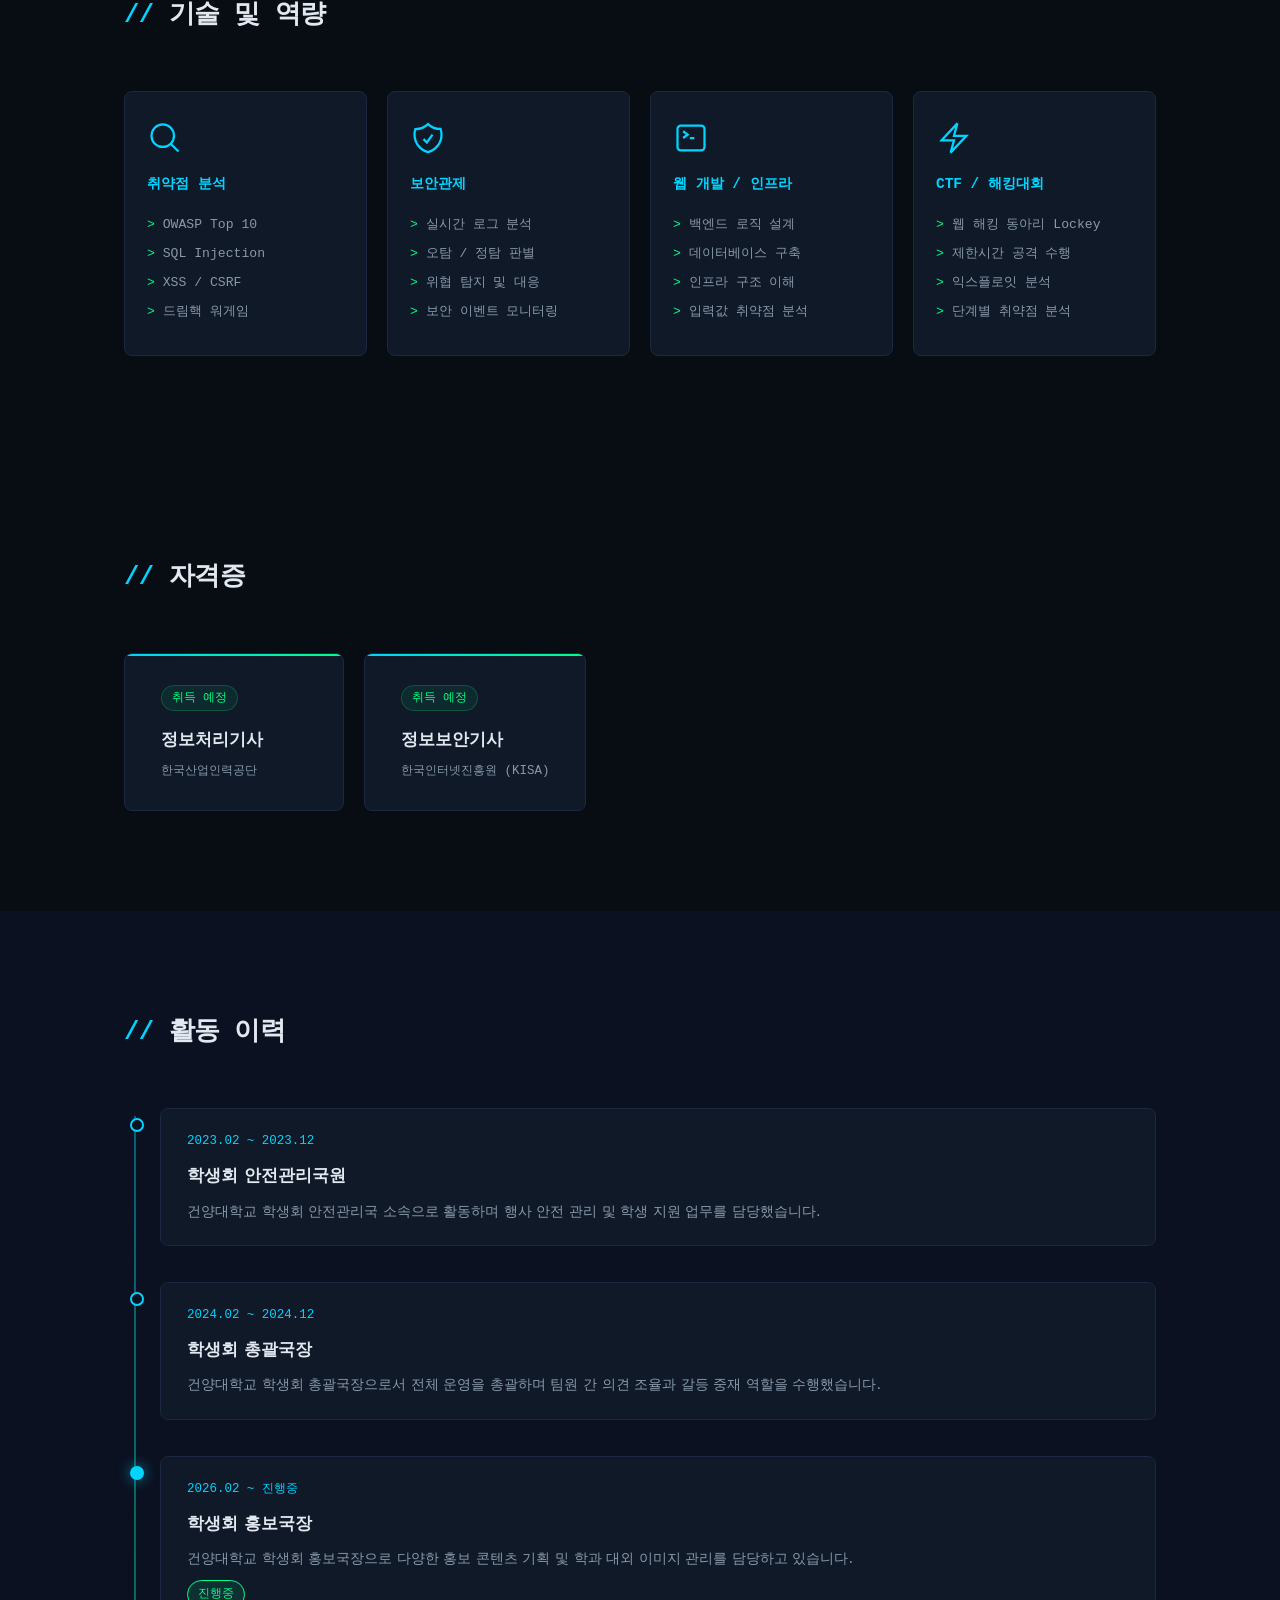
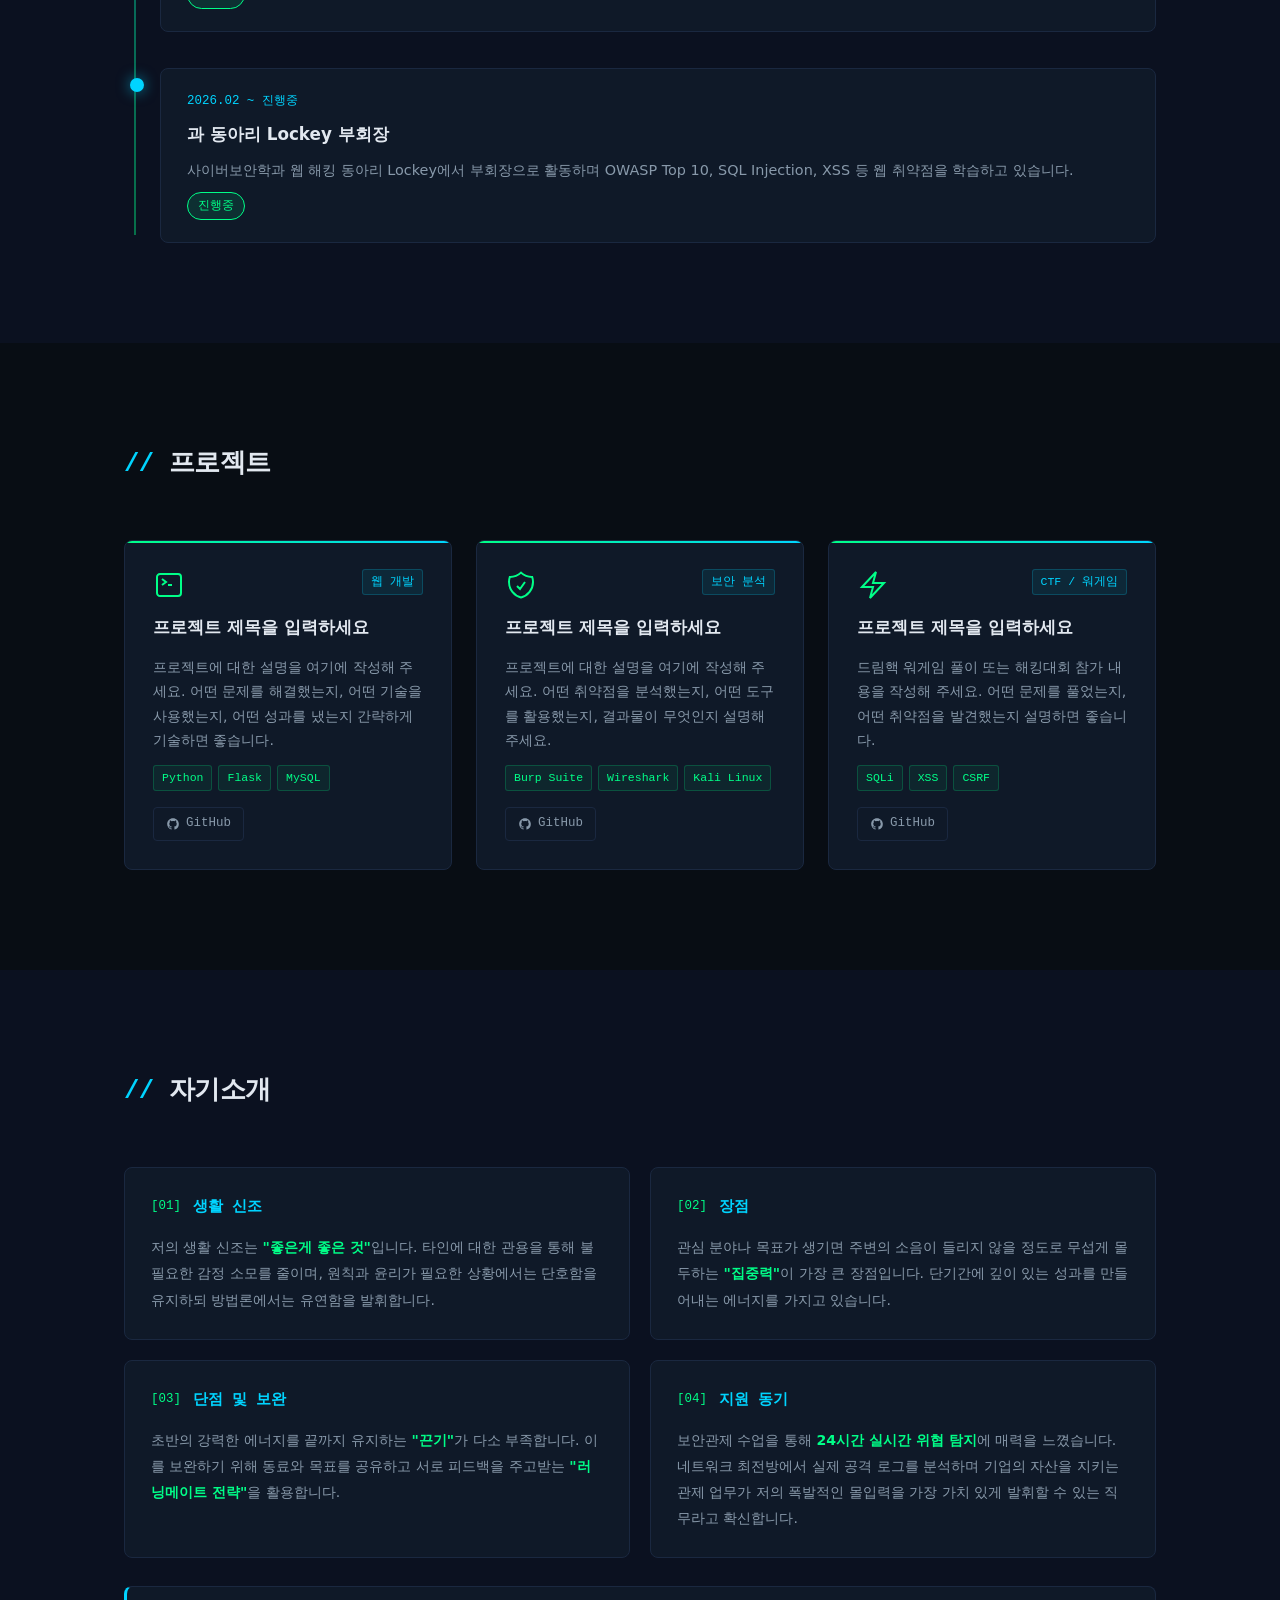
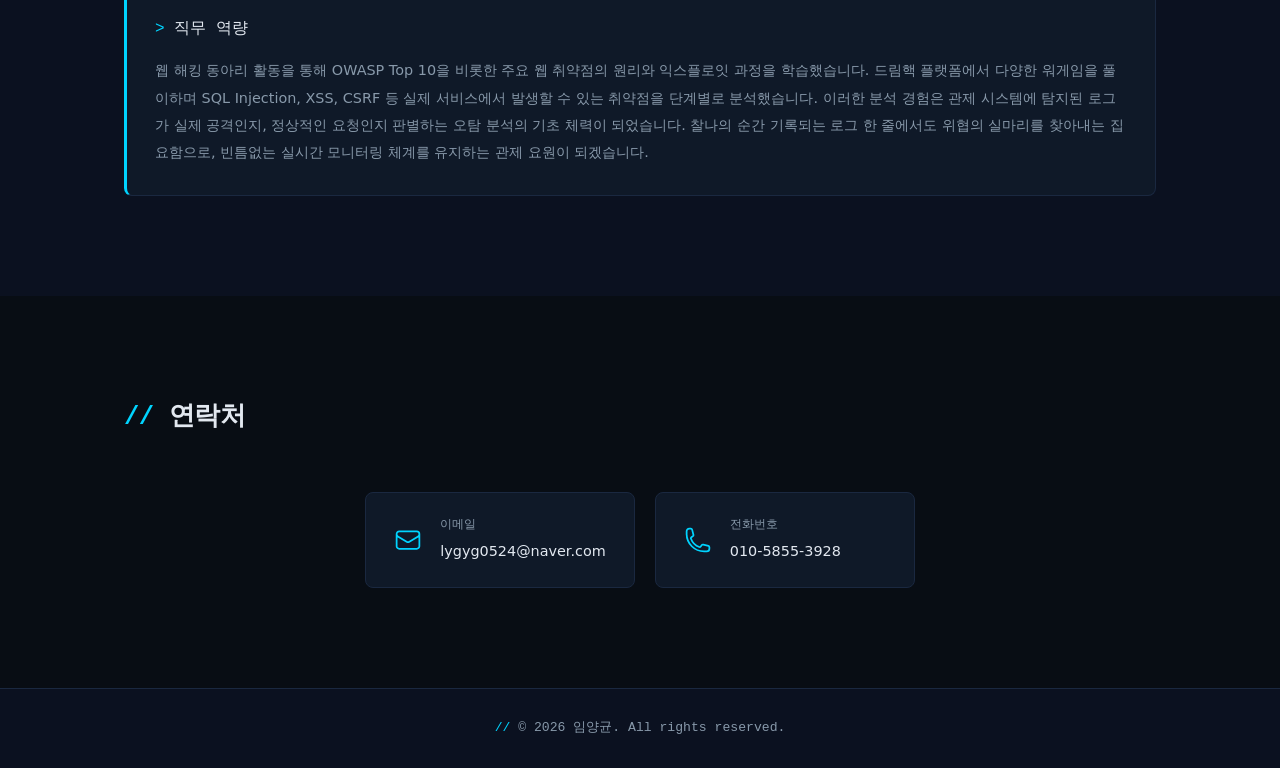
==== commit 600009b7: "Update portfolio: remove address, add certifications section - 연락처에서 집 주소 제거 - 자격증 섹션 추가 (정보처리기사, 정보" ====
--- a/docs/index.html
+++ b/docs/index.html
@@ -15,6 +15,7 @@
                 <li><a href="#hero">홈</a></li>
                 <li><a href="#about">소개</a></li>
                 <li><a href="#skills">역량</a></li>
+                <li><a href="#certs">자격증</a></li>
                 <li><a href="#activities">활동</a></li>
                 <li><a href="#projects">프로젝트</a></li>
                 <li><a href="#selfintro">자기소개</a></li>
@@ -126,6 +127,24 @@
         </div>
     </section>
 
+    <section id="certs">
+        <div class="container">
+            <h2 class="section-title"><span class="accent">// </span>자격증</h2>
+            <div class="certs-grid">
+                <div class="cert-card">
+                    <div class="cert-status">취득 예정</div>
+                    <h3>정보처리기사</h3>
+                    <p class="cert-org">한국산업인력공단</p>
+                </div>
+                <div class="cert-card">
+                    <div class="cert-status">취득 예정</div>
+                    <h3>정보보안기사</h3>
+                    <p class="cert-org">한국인터넷진흥원 (KISA)</p>
+                </div>
+            </div>
+        </div>
+    </section>
+
     <section id="activities">
         <div class="container">
             <h2 class="section-title"><span class="accent">// </span>활동 이력</h2>
@@ -308,15 +327,6 @@
                         <p class="contact-value">010-5855-3928</p>
                     </div>
                 </div>
-                <div class="contact-card">
-                    <div class="contact-icon">
-                        <svg viewBox="0 0 24 24" fill="none" stroke="currentColor" stroke-width="1.5"><path d="M15 10.5a3 3 0 11-6 0 3 3 0 016 0z"/><path d="M19.5 10.5c0 7.142-7.5 11.25-7.5 11.25S4.5 17.642 4.5 10.5a7.5 7.5 0 1115 0z"/></svg>
-                    </div>
-                    <div>
-                        <p class="contact-label">위치</p>
-                        <p class="contact-value">충북 음성군 생극면</p>
-                    </div>
-                </div>
             </div>
         </div>
     </section>
--- a/docs/css/style.css
+++ b/docs/css/style.css
@@ -395,6 +395,66 @@
 }
 
 /* ===========================
+   Certs
+   =========================== */
+#certs { background: var(--bg-primary); }
+
+.certs-grid {
+    display: flex;
+    gap: 20px;
+    flex-wrap: wrap;
+}
+
+.cert-card {
+    background: var(--bg-card);
+    border: 1px solid var(--border);
+    border-radius: 8px;
+    padding: 28px 36px;
+    min-width: 220px;
+    transition: all var(--transition);
+    position: relative;
+    overflow: hidden;
+}
+
+.cert-card::before {
+    content: '';
+    position: absolute;
+    top: 0; left: 0; right: 0;
+    height: 2px;
+    background: linear-gradient(90deg, var(--accent), var(--accent-green));
+}
+
+.cert-card:hover {
+    border-color: var(--border-hover);
+    transform: translateY(-4px);
+    box-shadow: 0 10px 28px rgba(0,212,255,0.08);
+}
+
+.cert-status {
+    font-family: var(--font-mono);
+    font-size: 0.72rem;
+    color: var(--accent-green);
+    background: rgba(0,255,136,0.08);
+    border: 1px solid rgba(0,255,136,0.2);
+    padding: 2px 10px;
+    border-radius: 20px;
+    display: inline-block;
+    margin-bottom: 14px;
+}
+
+.cert-card h3 {
+    font-size: 1.05rem;
+    color: var(--text-primary);
+    margin-bottom: 6px;
+}
+
+.cert-org {
+    font-family: var(--font-mono);
+    font-size: 0.78rem;
+    color: var(--text-secondary);
+}
+
+/* ===========================
    Activities
    =========================== */
 #activities { background: var(--bg-secondary); }
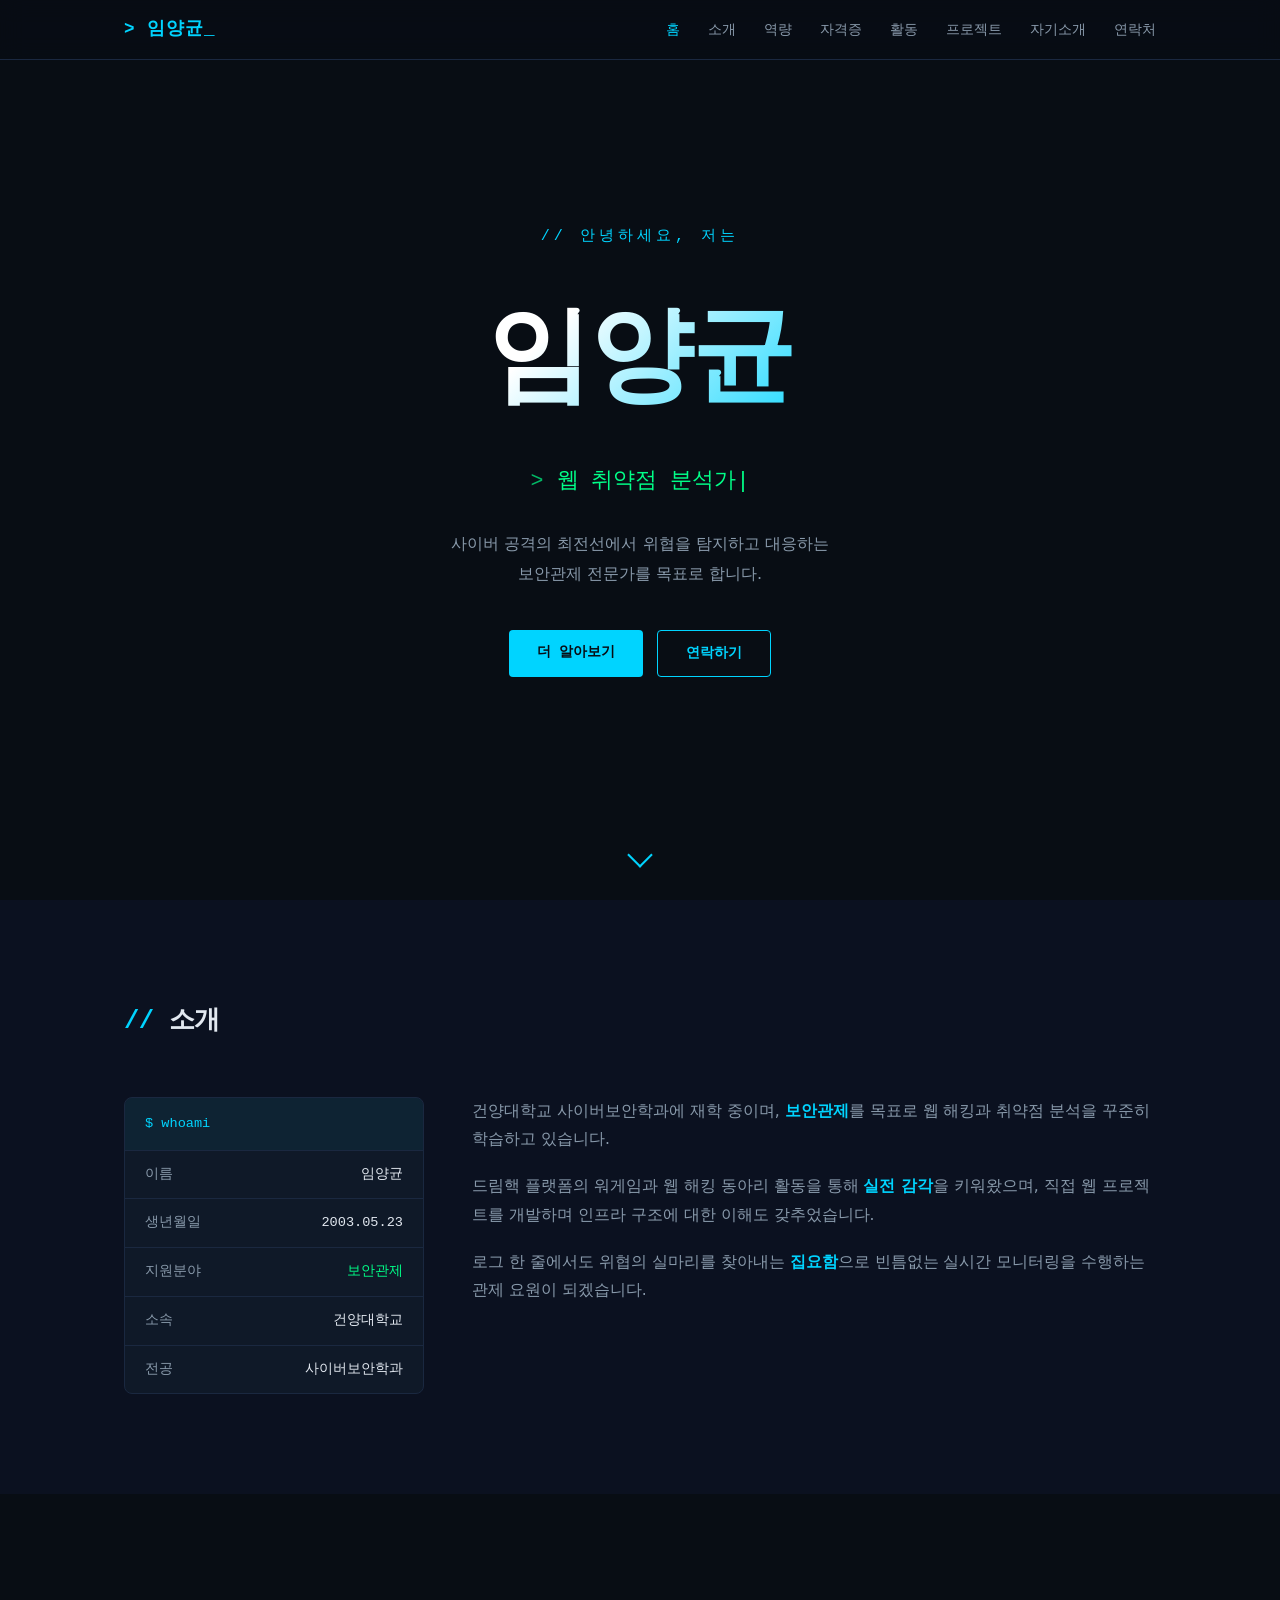
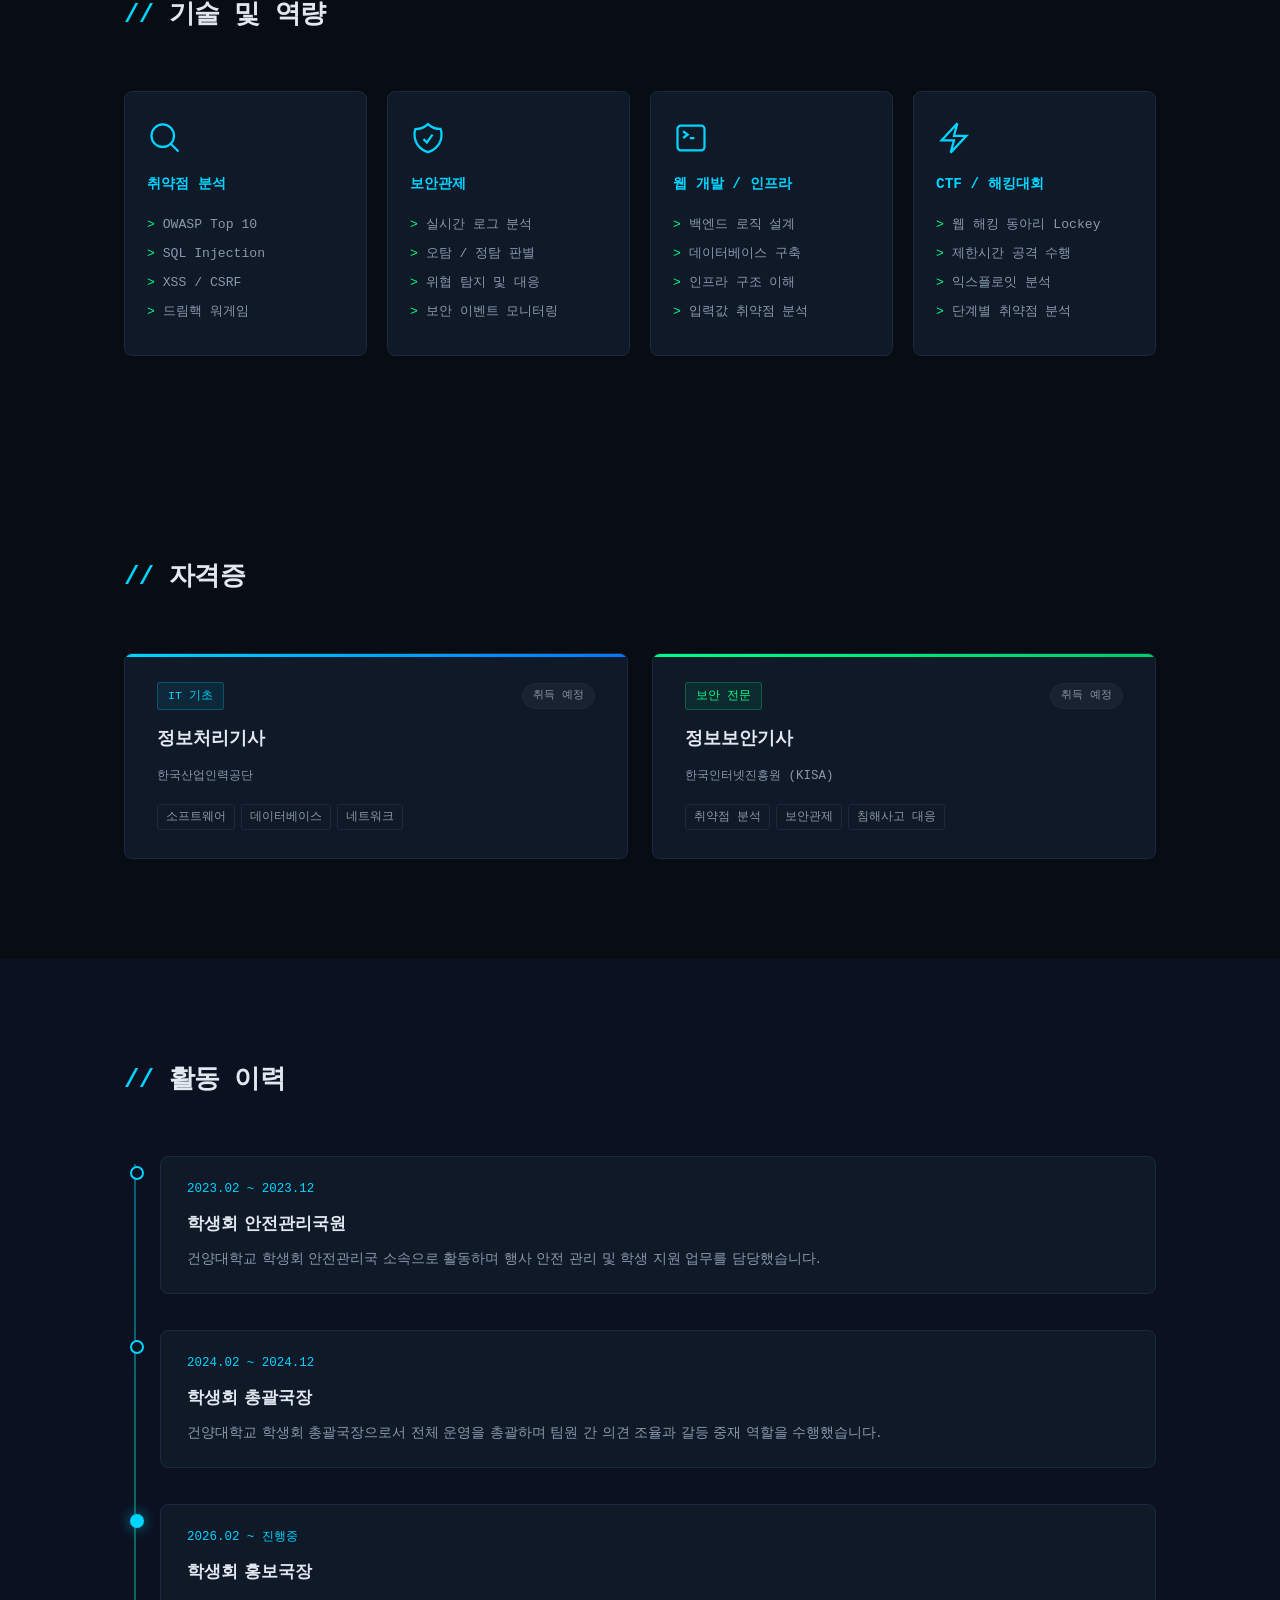
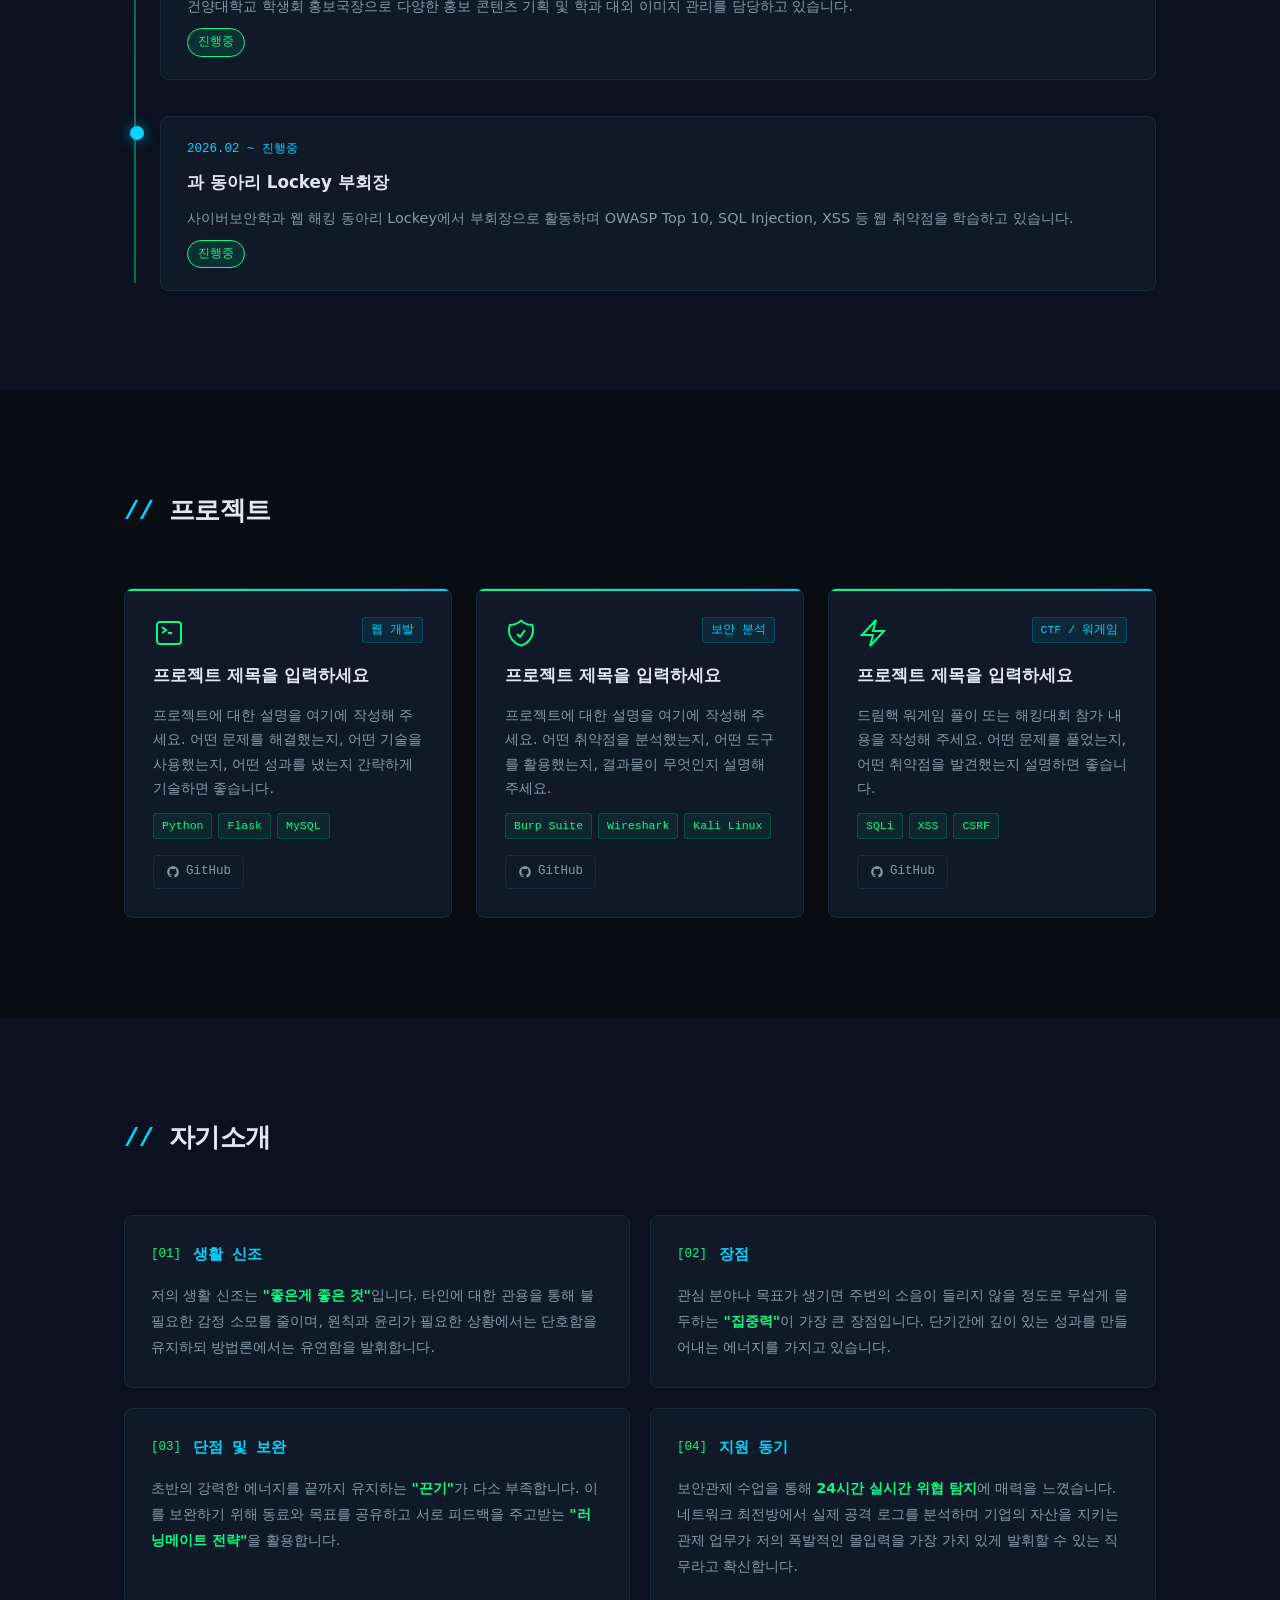
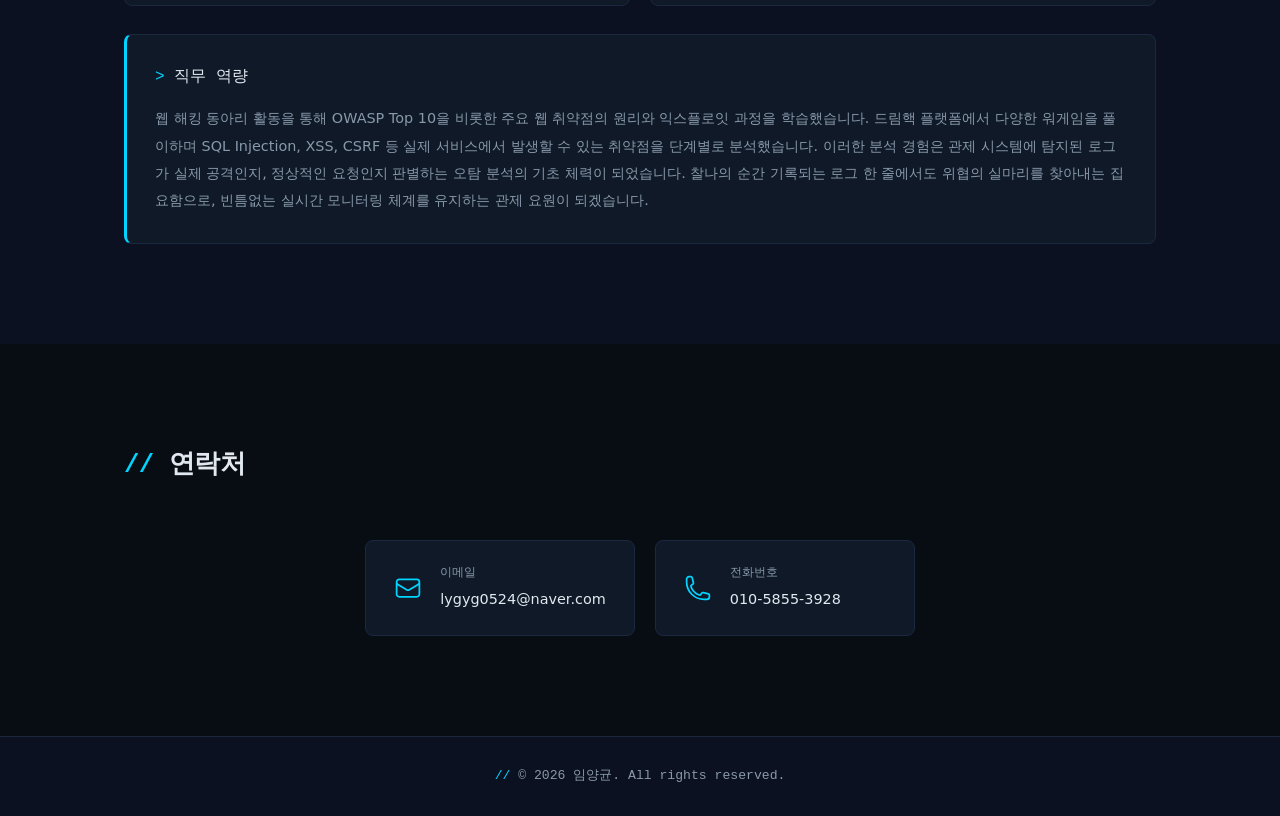
==== commit b960b26c: "Redesign cert cards to distinguish 정보처리기사 vs 정보보안기사 - IT 기초 (파란 accent) / 보안 전문 (초록 accent) 색상 구분 - " ====
--- a/docs/index.html
+++ b/docs/index.html
@@ -131,15 +131,31 @@
         <div class="container">
             <h2 class="section-title"><span class="accent">// </span>자격증</h2>
             <div class="certs-grid">
-                <div class="cert-card">
-                    <div class="cert-status">취득 예정</div>
+                <div class="cert-card cert-it">
+                    <div class="cert-card-top">
+                        <span class="cert-category">IT 기초</span>
+                        <span class="cert-status">취득 예정</span>
+                    </div>
                     <h3>정보처리기사</h3>
                     <p class="cert-org">한국산업인력공단</p>
-                </div>
-                <div class="cert-card">
-                    <div class="cert-status">취득 예정</div>
+                    <div class="cert-tags">
+                        <span>소프트웨어</span>
+                        <span>데이터베이스</span>
+                        <span>네트워크</span>
+                    </div>
+                </div>
+                <div class="cert-card cert-sec">
+                    <div class="cert-card-top">
+                        <span class="cert-category">보안 전문</span>
+                        <span class="cert-status">취득 예정</span>
+                    </div>
                     <h3>정보보안기사</h3>
                     <p class="cert-org">한국인터넷진흥원 (KISA)</p>
+                    <div class="cert-tags">
+                        <span>취약점 분석</span>
+                        <span>보안관제</span>
+                        <span>침해사고 대응</span>
+                    </div>
                 </div>
             </div>
         </div>
--- a/docs/css/style.css
+++ b/docs/css/style.css
@@ -401,7 +401,7 @@
 
 .certs-grid {
     display: flex;
-    gap: 20px;
+    gap: 24px;
     flex-wrap: wrap;
 }
 
@@ -409,48 +409,96 @@
     background: var(--bg-card);
     border: 1px solid var(--border);
     border-radius: 8px;
-    padding: 28px 36px;
-    min-width: 220px;
+    padding: 28px 32px;
+    min-width: 260px;
+    flex: 1;
     transition: all var(--transition);
     position: relative;
     overflow: hidden;
-}
-
-.cert-card::before {
+    display: flex;
+    flex-direction: column;
+    gap: 12px;
+}
+
+.cert-it::before {
     content: '';
     position: absolute;
     top: 0; left: 0; right: 0;
-    height: 2px;
-    background: linear-gradient(90deg, var(--accent), var(--accent-green));
-}
-
-.cert-card:hover {
-    border-color: var(--border-hover);
-    transform: translateY(-4px);
-    box-shadow: 0 10px 28px rgba(0,212,255,0.08);
-}
-
-.cert-status {
+    height: 3px;
+    background: linear-gradient(90deg, var(--accent), #0077ff);
+}
+
+.cert-sec::before {
+    content: '';
+    position: absolute;
+    top: 0; left: 0; right: 0;
+    height: 3px;
+    background: linear-gradient(90deg, var(--accent-green), #00cc66);
+}
+
+.cert-it:hover  { border-color: rgba(0,212,255,0.4); transform: translateY(-4px); box-shadow: 0 10px 28px rgba(0,212,255,0.1); }
+.cert-sec:hover { border-color: rgba(0,255,136,0.4); transform: translateY(-4px); box-shadow: 0 10px 28px rgba(0,255,136,0.1); }
+
+.cert-card-top {
+    display: flex;
+    align-items: center;
+    justify-content: space-between;
+}
+
+.cert-category {
     font-family: var(--font-mono);
     font-size: 0.72rem;
+    padding: 3px 10px;
+    border-radius: 3px;
+}
+
+.cert-it .cert-category {
+    color: var(--accent);
+    background: rgba(0,212,255,0.08);
+    border: 1px solid rgba(0,212,255,0.25);
+}
+
+.cert-sec .cert-category {
     color: var(--accent-green);
     background: rgba(0,255,136,0.08);
-    border: 1px solid rgba(0,255,136,0.2);
+    border: 1px solid rgba(0,255,136,0.25);
+}
+
+.cert-status {
+    font-family: var(--font-mono);
+    font-size: 0.7rem;
+    color: var(--text-secondary);
+    background: rgba(255,255,255,0.04);
+    border: 1px solid var(--border);
     padding: 2px 10px;
     border-radius: 20px;
-    display: inline-block;
-    margin-bottom: 14px;
 }
 
 .cert-card h3 {
-    font-size: 1.05rem;
+    font-size: 1.15rem;
     color: var(--text-primary);
-    margin-bottom: 6px;
+    font-weight: 700;
 }
 
 .cert-org {
     font-family: var(--font-mono);
     font-size: 0.78rem;
+    color: var(--text-secondary);
+}
+
+.cert-tags {
+    display: flex;
+    flex-wrap: wrap;
+    gap: 6px;
+    margin-top: 4px;
+}
+
+.cert-tags span {
+    font-family: var(--font-mono);
+    font-size: 0.72rem;
+    padding: 2px 8px;
+    border-radius: 3px;
+    border: 1px solid var(--border);
     color: var(--text-secondary);
 }
 
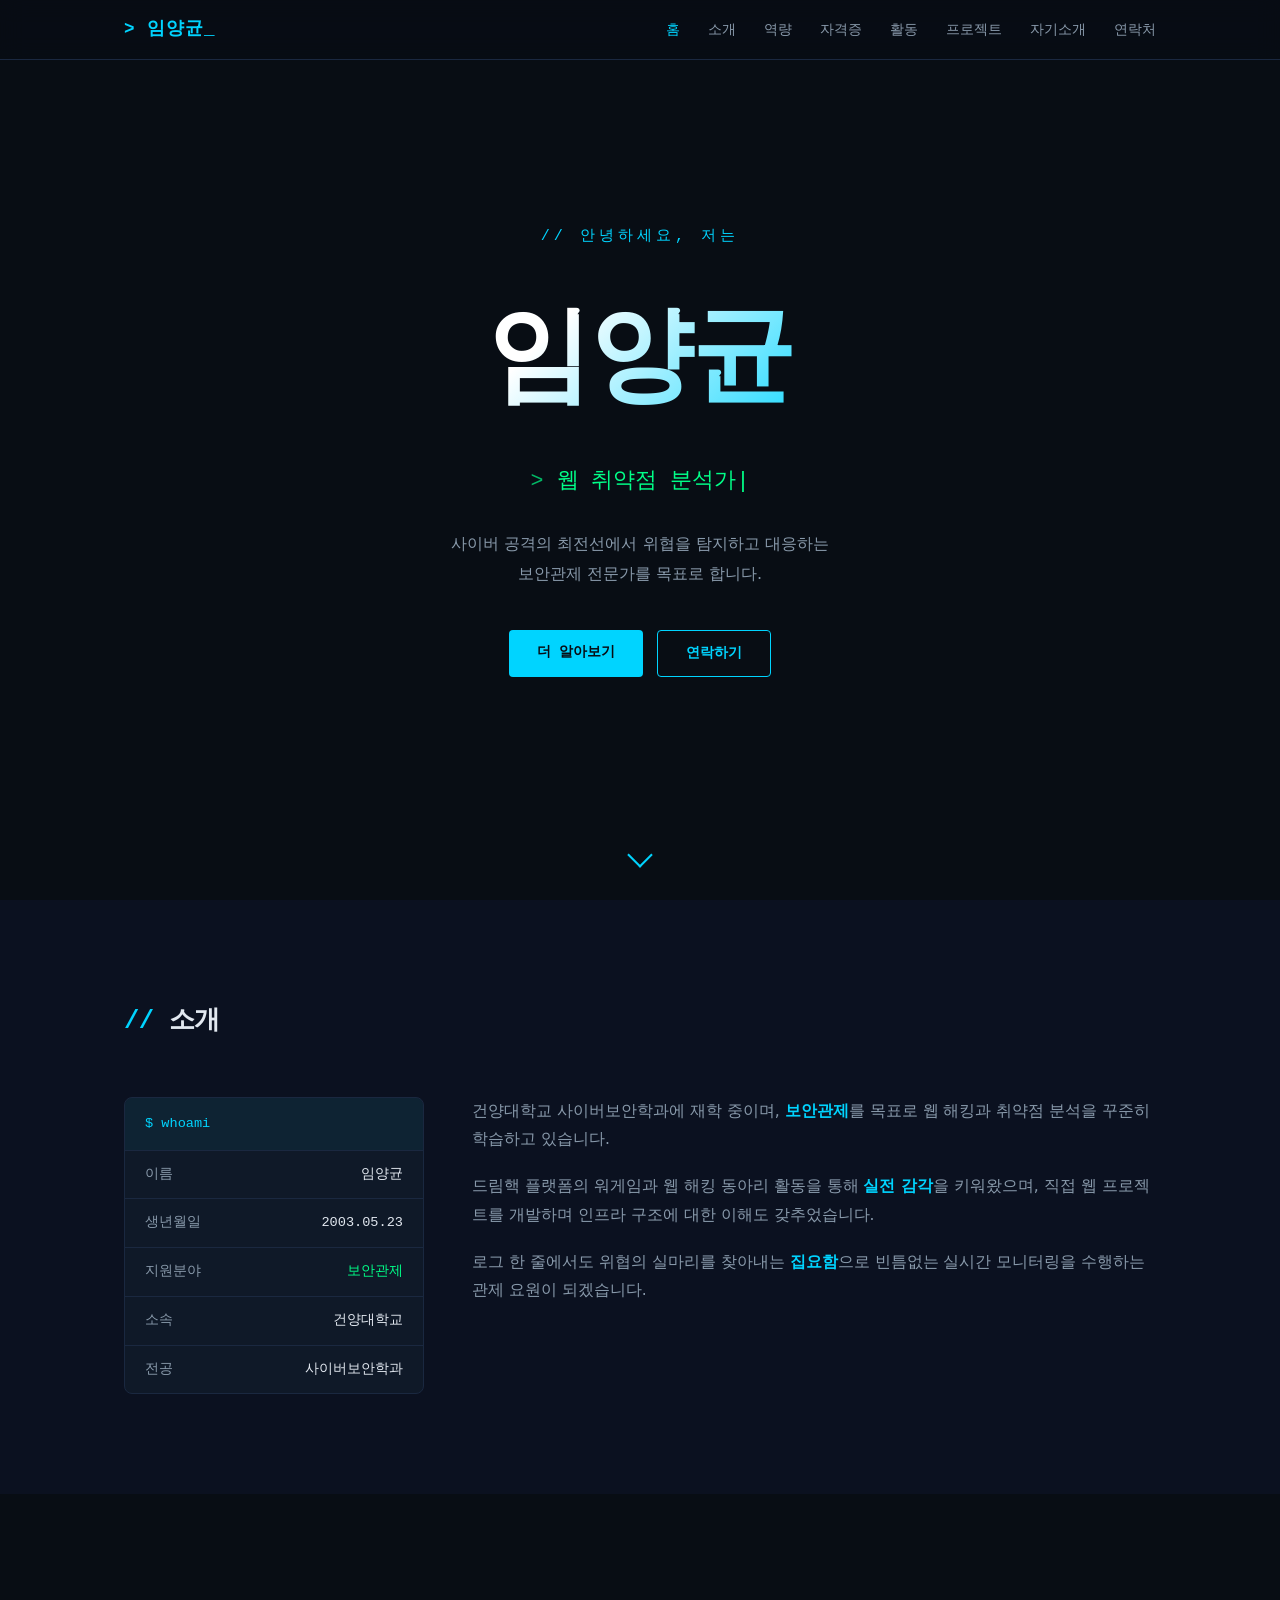
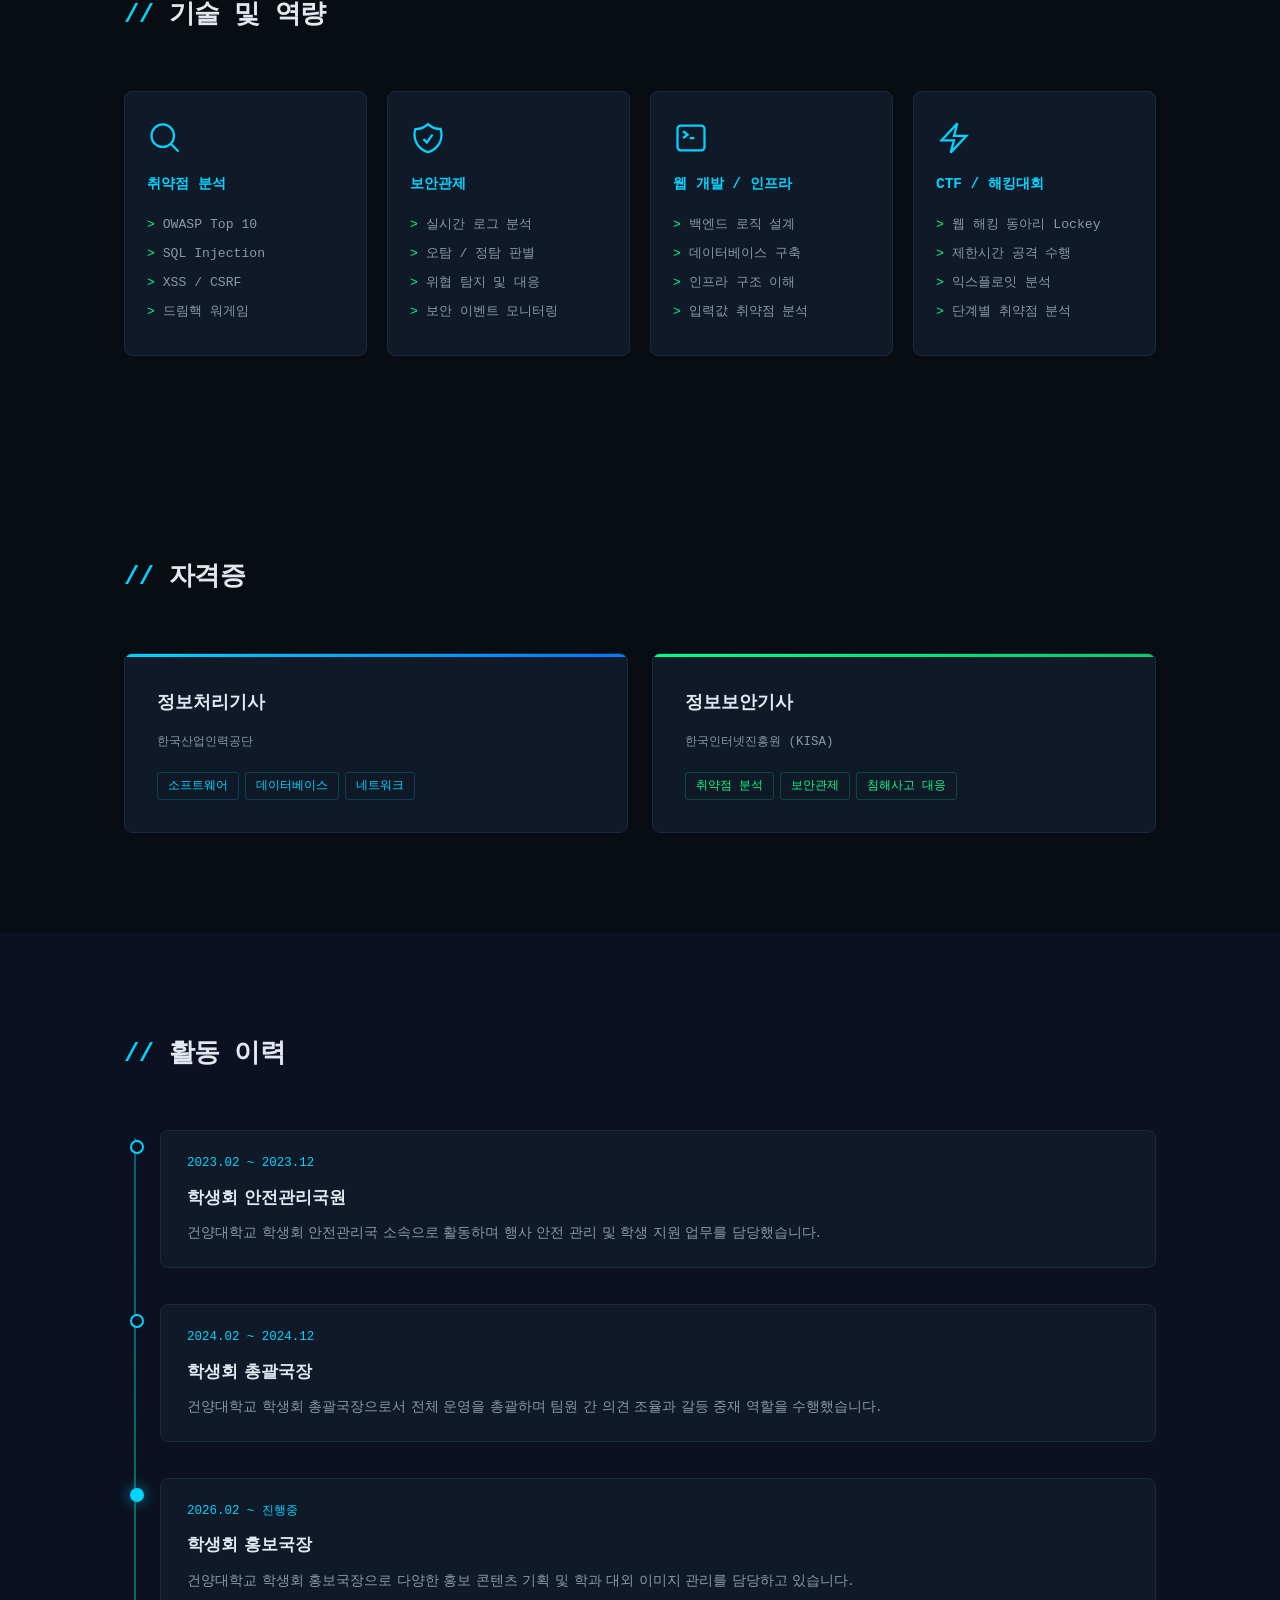
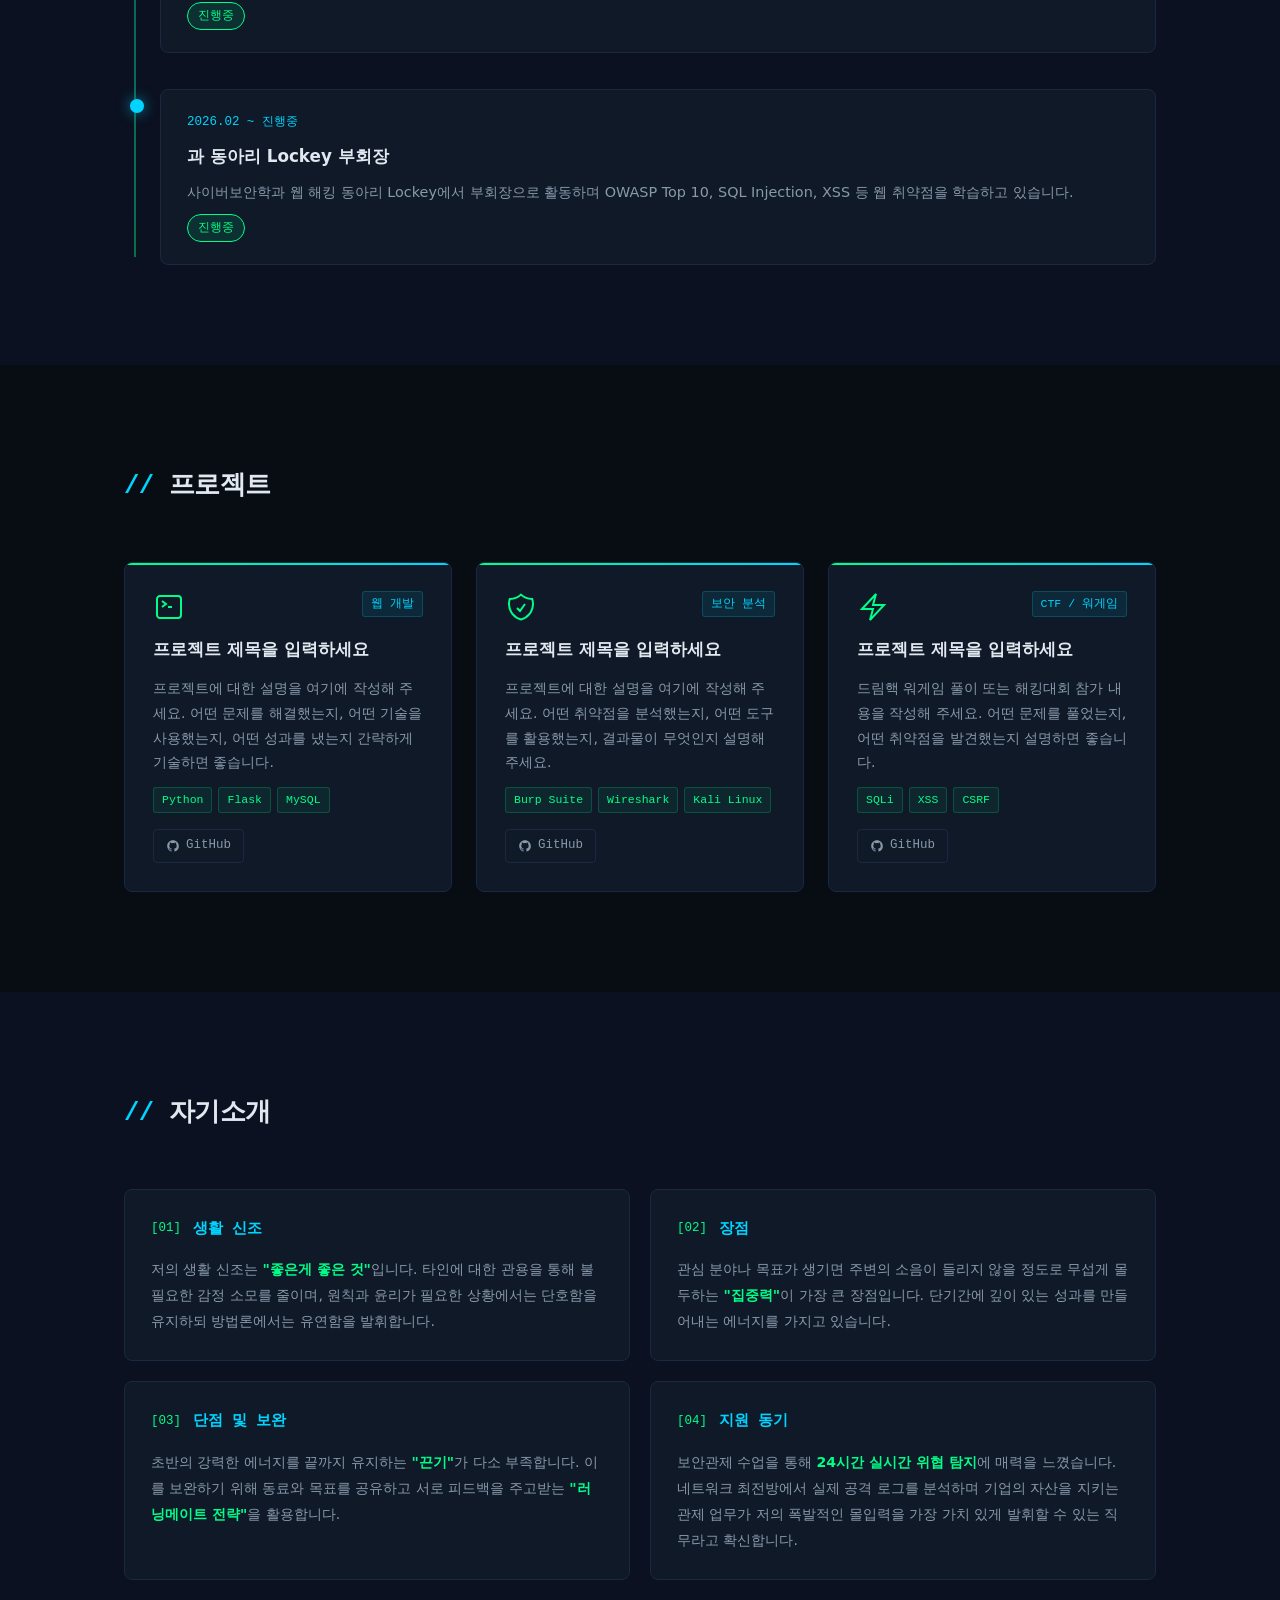
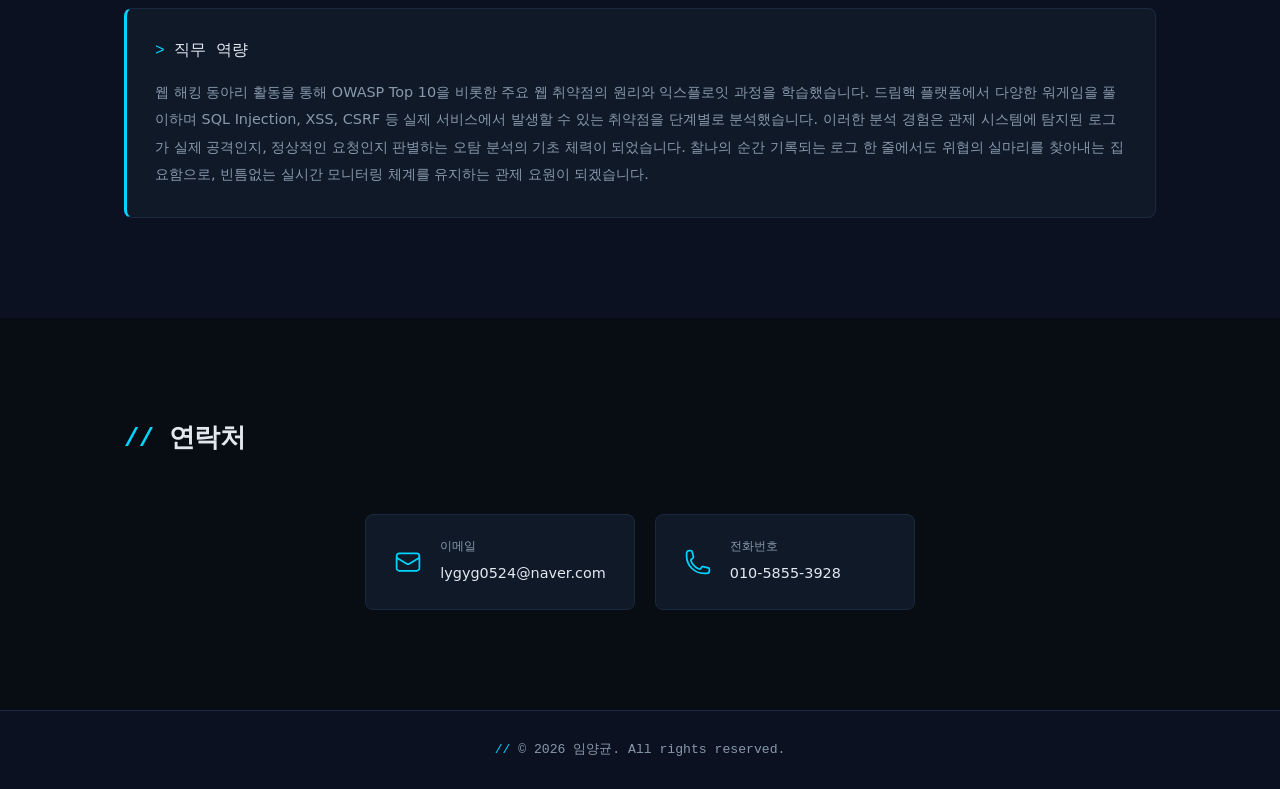
==== commit 22cebb8f: "Simplify cert cards: remove badges, side-by-side layout - 카테고리·상태 뱃지 제거, 이름/기관/태그만 표시 - grid 1fr 1fr" ====
--- a/docs/index.html
+++ b/docs/index.html
@@ -132,10 +132,6 @@
             <h2 class="section-title"><span class="accent">// </span>자격증</h2>
             <div class="certs-grid">
                 <div class="cert-card cert-it">
-                    <div class="cert-card-top">
-                        <span class="cert-category">IT 기초</span>
-                        <span class="cert-status">취득 예정</span>
-                    </div>
                     <h3>정보처리기사</h3>
                     <p class="cert-org">한국산업인력공단</p>
                     <div class="cert-tags">
@@ -145,10 +141,6 @@
                     </div>
                 </div>
                 <div class="cert-card cert-sec">
-                    <div class="cert-card-top">
-                        <span class="cert-category">보안 전문</span>
-                        <span class="cert-status">취득 예정</span>
-                    </div>
                     <h3>정보보안기사</h3>
                     <p class="cert-org">한국인터넷진흥원 (KISA)</p>
                     <div class="cert-tags">
--- a/docs/css/style.css
+++ b/docs/css/style.css
@@ -400,24 +400,22 @@
 #certs { background: var(--bg-primary); }
 
 .certs-grid {
-    display: flex;
+    display: grid;
+    grid-template-columns: 1fr 1fr;
     gap: 24px;
-    flex-wrap: wrap;
 }
 
 .cert-card {
     background: var(--bg-card);
     border: 1px solid var(--border);
     border-radius: 8px;
-    padding: 28px 32px;
-    min-width: 260px;
-    flex: 1;
+    padding: 32px;
     transition: all var(--transition);
     position: relative;
     overflow: hidden;
     display: flex;
     flex-direction: column;
-    gap: 12px;
+    gap: 14px;
 }
 
 .cert-it::before {
@@ -439,41 +437,6 @@
 .cert-it:hover  { border-color: rgba(0,212,255,0.4); transform: translateY(-4px); box-shadow: 0 10px 28px rgba(0,212,255,0.1); }
 .cert-sec:hover { border-color: rgba(0,255,136,0.4); transform: translateY(-4px); box-shadow: 0 10px 28px rgba(0,255,136,0.1); }
 
-.cert-card-top {
-    display: flex;
-    align-items: center;
-    justify-content: space-between;
-}
-
-.cert-category {
-    font-family: var(--font-mono);
-    font-size: 0.72rem;
-    padding: 3px 10px;
-    border-radius: 3px;
-}
-
-.cert-it .cert-category {
-    color: var(--accent);
-    background: rgba(0,212,255,0.08);
-    border: 1px solid rgba(0,212,255,0.25);
-}
-
-.cert-sec .cert-category {
-    color: var(--accent-green);
-    background: rgba(0,255,136,0.08);
-    border: 1px solid rgba(0,255,136,0.25);
-}
-
-.cert-status {
-    font-family: var(--font-mono);
-    font-size: 0.7rem;
-    color: var(--text-secondary);
-    background: rgba(255,255,255,0.04);
-    border: 1px solid var(--border);
-    padding: 2px 10px;
-    border-radius: 20px;
-}
-
 .cert-card h3 {
     font-size: 1.15rem;
     color: var(--text-primary);
@@ -493,13 +456,20 @@
     margin-top: 4px;
 }
 
+.cert-it .cert-tags span  { border-color: rgba(0,212,255,0.2); color: var(--accent); }
+.cert-sec .cert-tags span { border-color: rgba(0,255,136,0.2); color: var(--accent-green); }
+
 .cert-tags span {
     font-family: var(--font-mono);
     font-size: 0.72rem;
-    padding: 2px 8px;
+    padding: 3px 10px;
     border-radius: 3px;
     border: 1px solid var(--border);
     color: var(--text-secondary);
+}
+
+@media (max-width: 600px) {
+    .certs-grid { grid-template-columns: 1fr; }
 }
 
 /* ===========================
